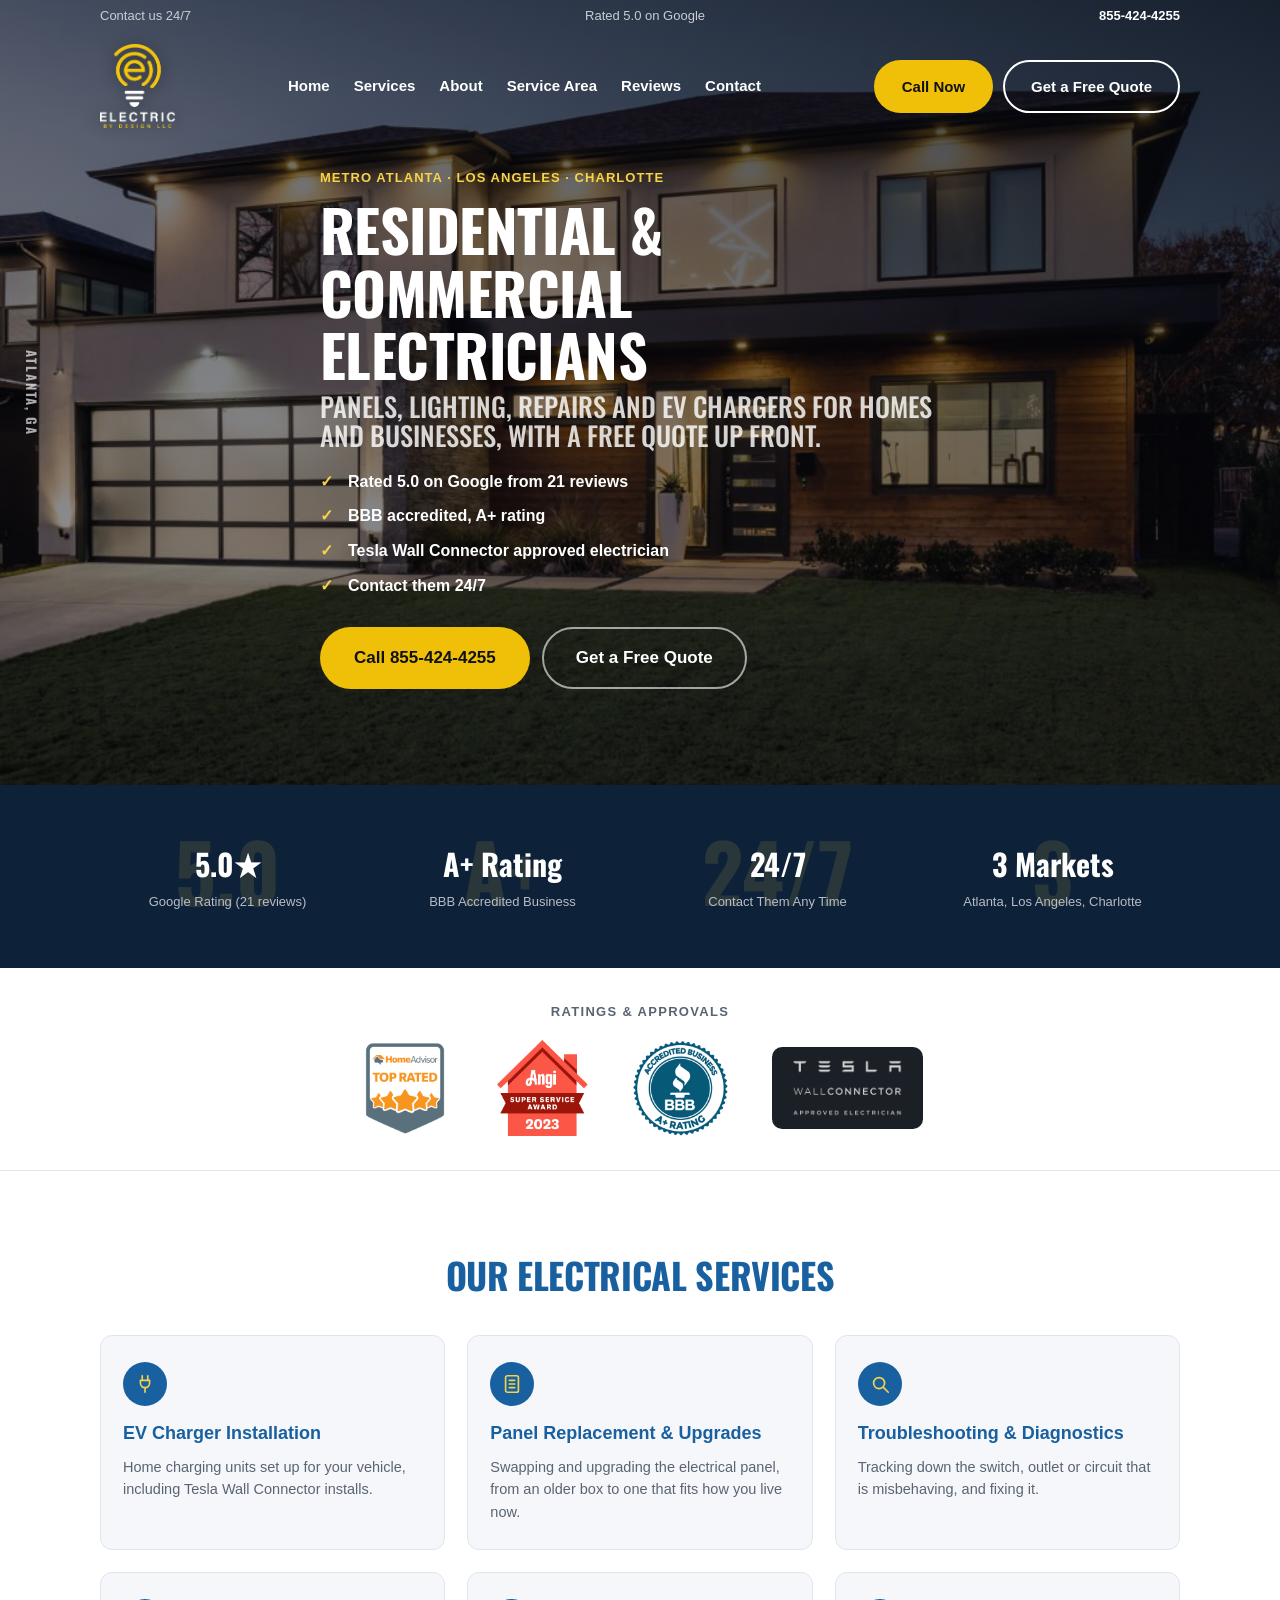
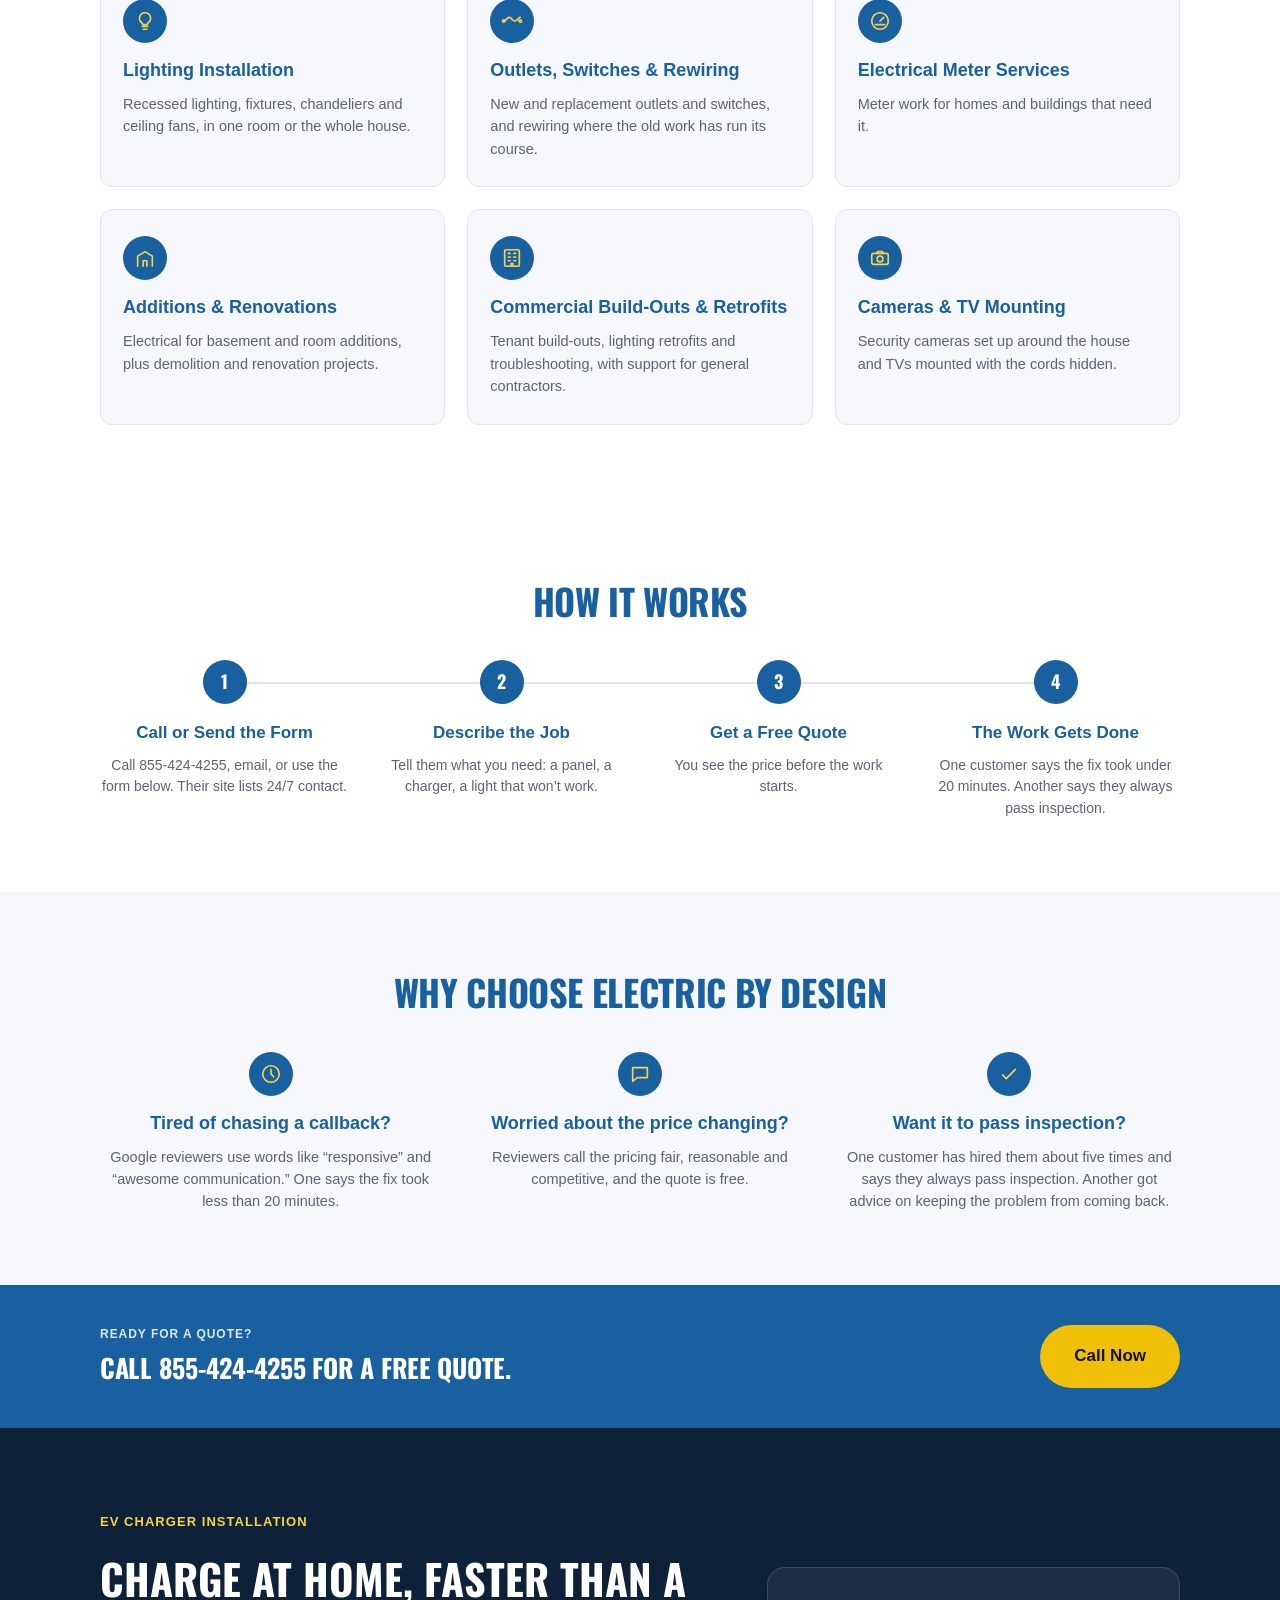
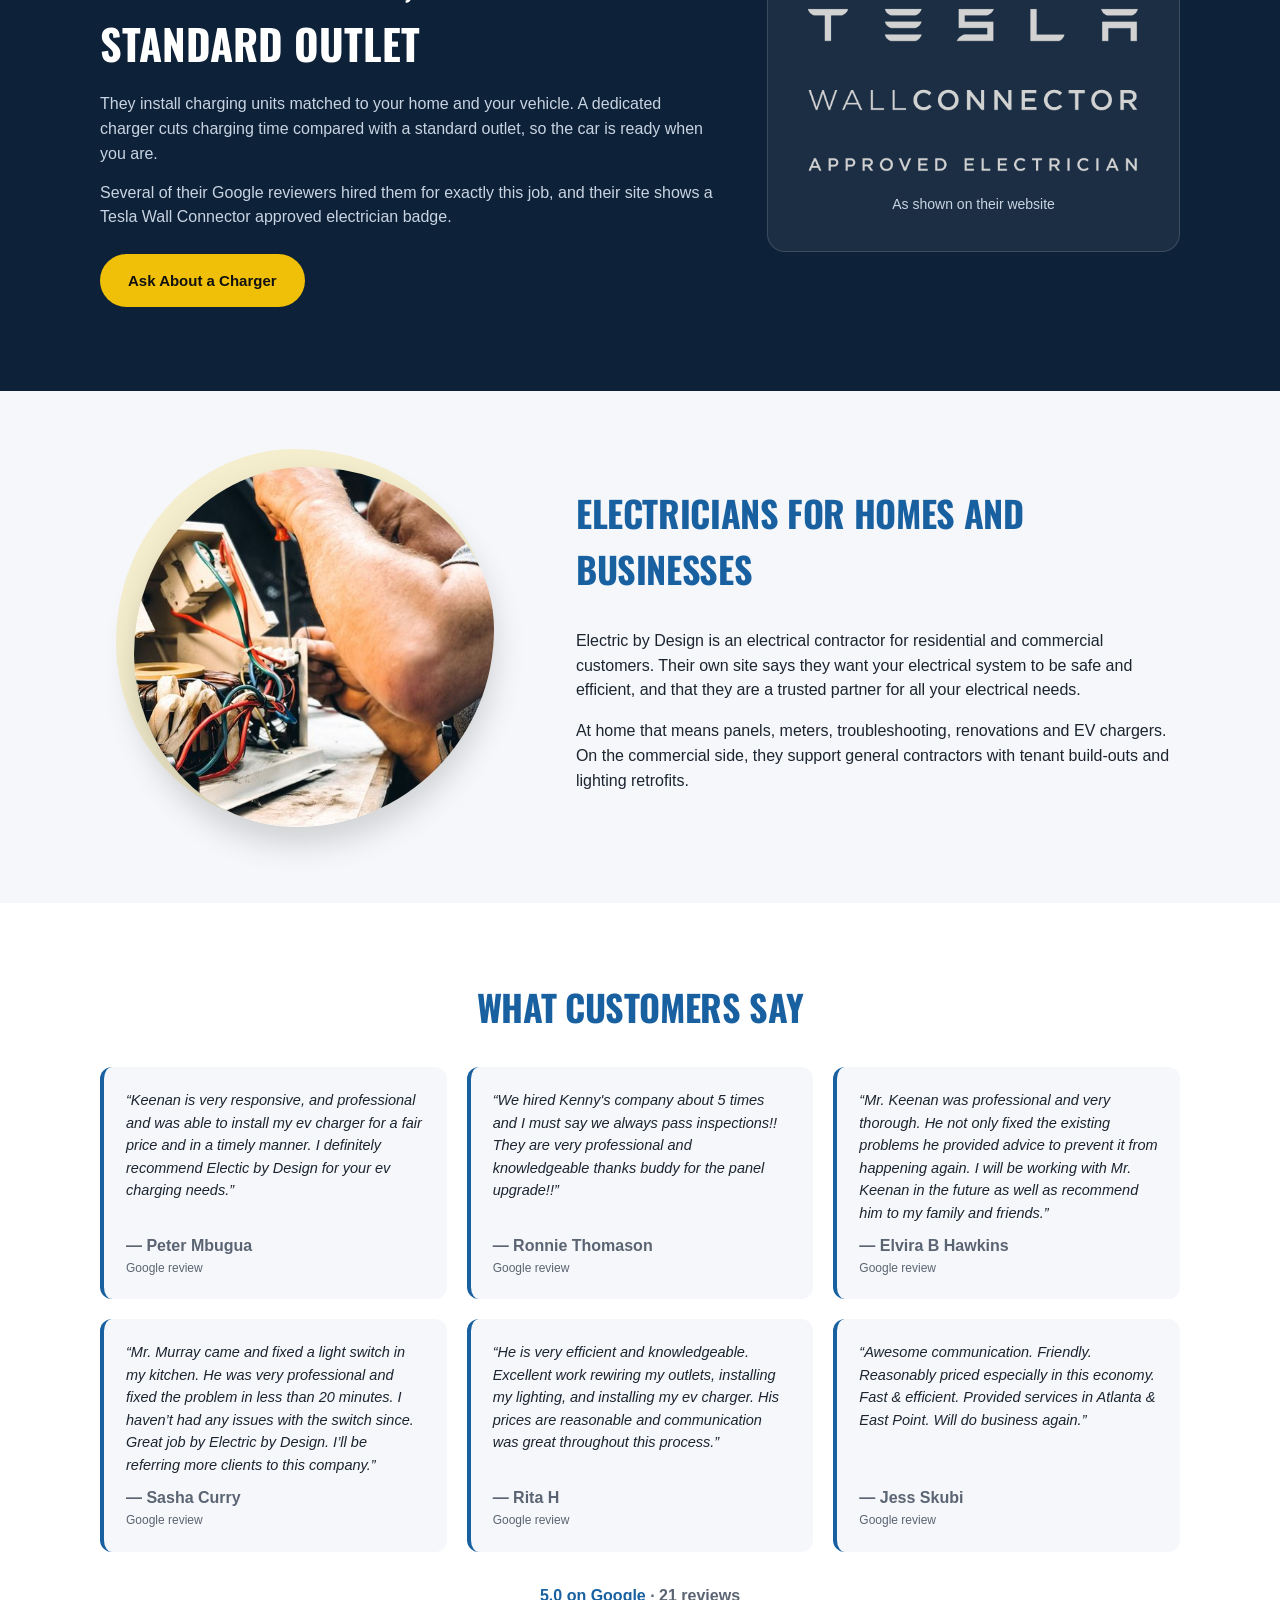
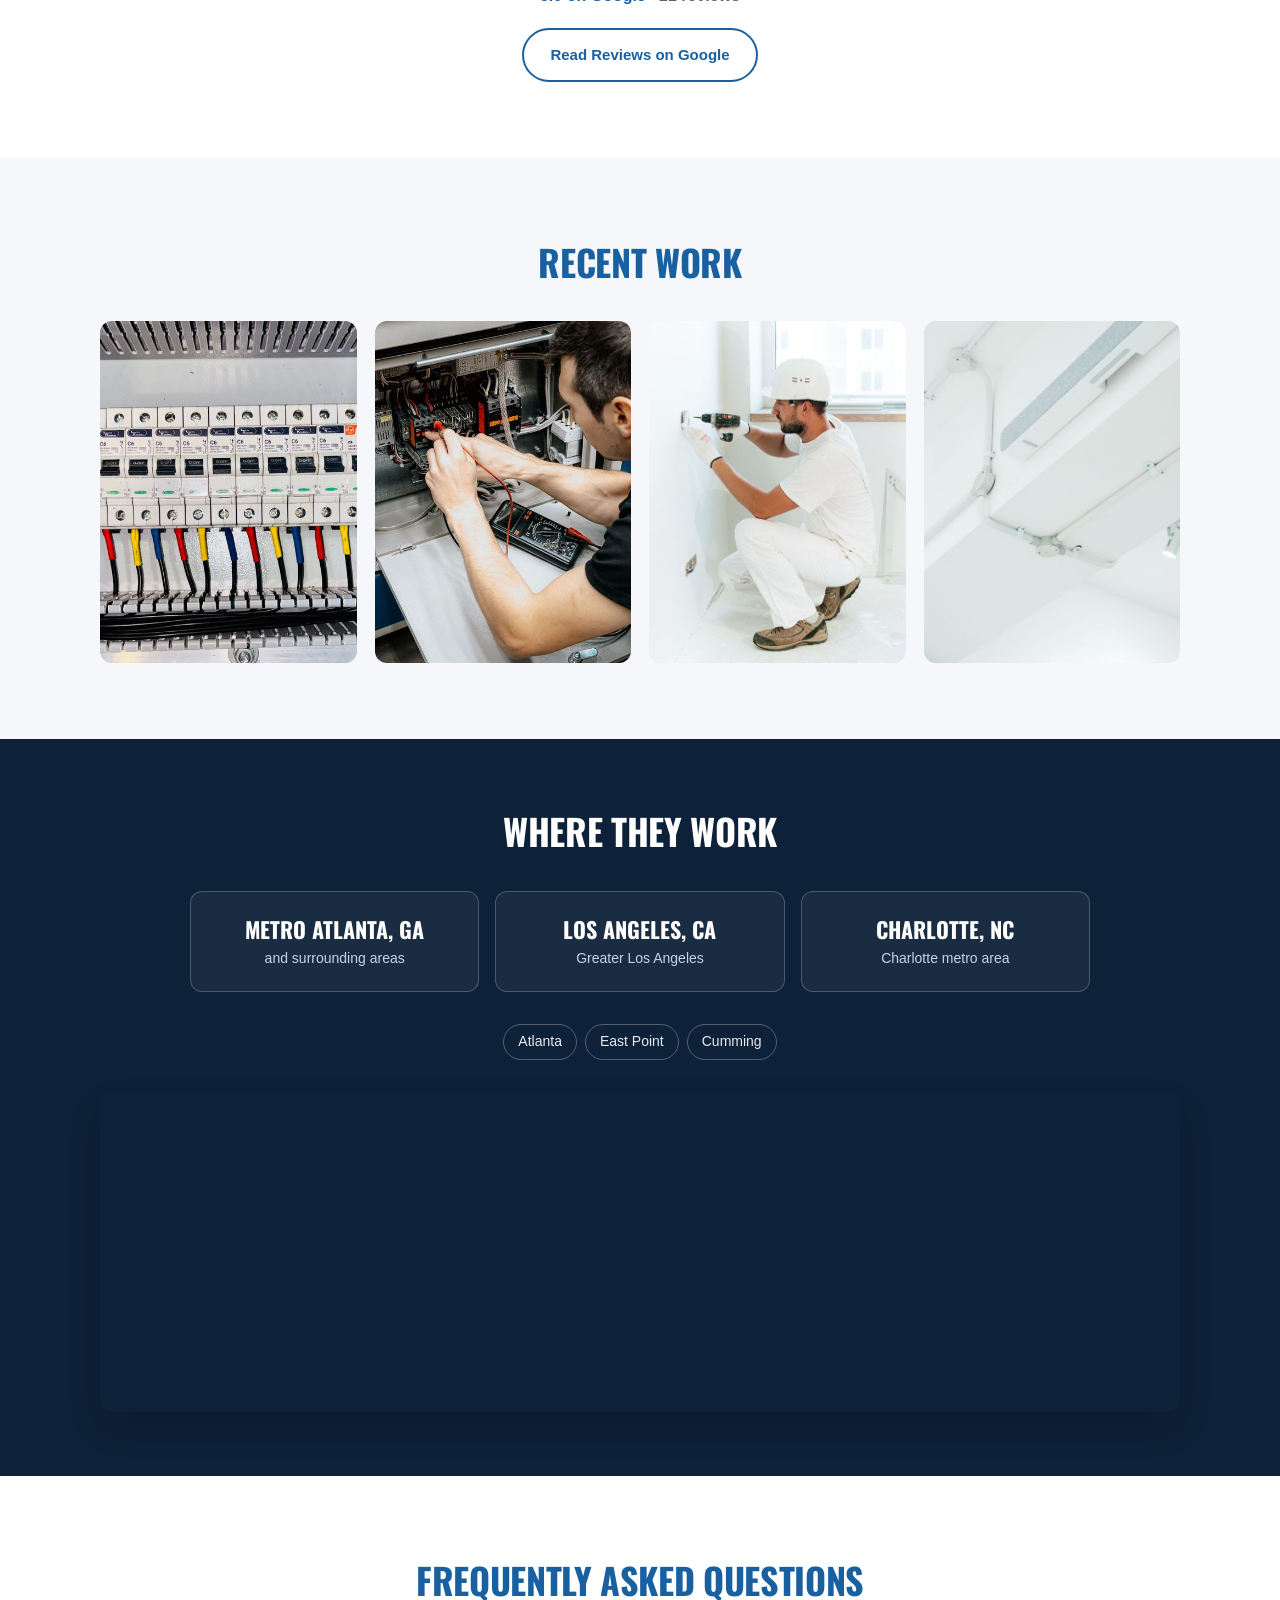
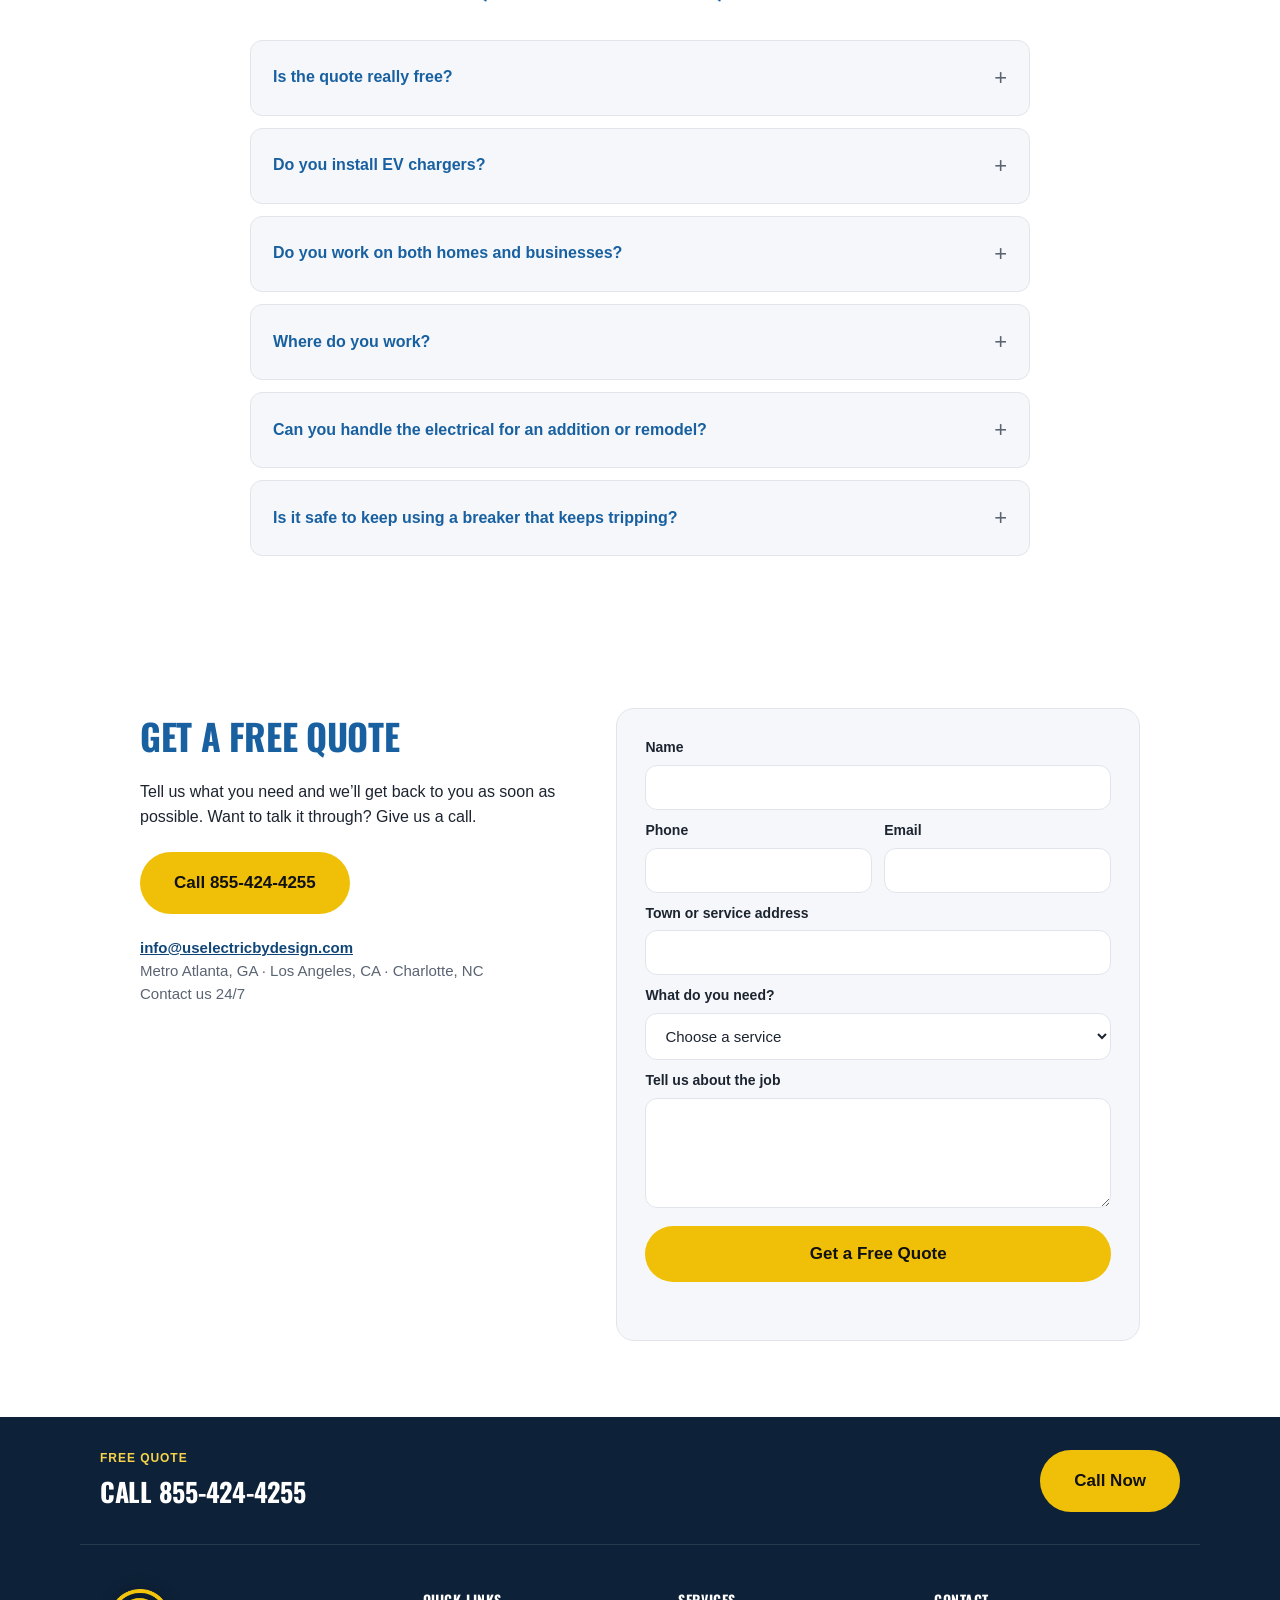
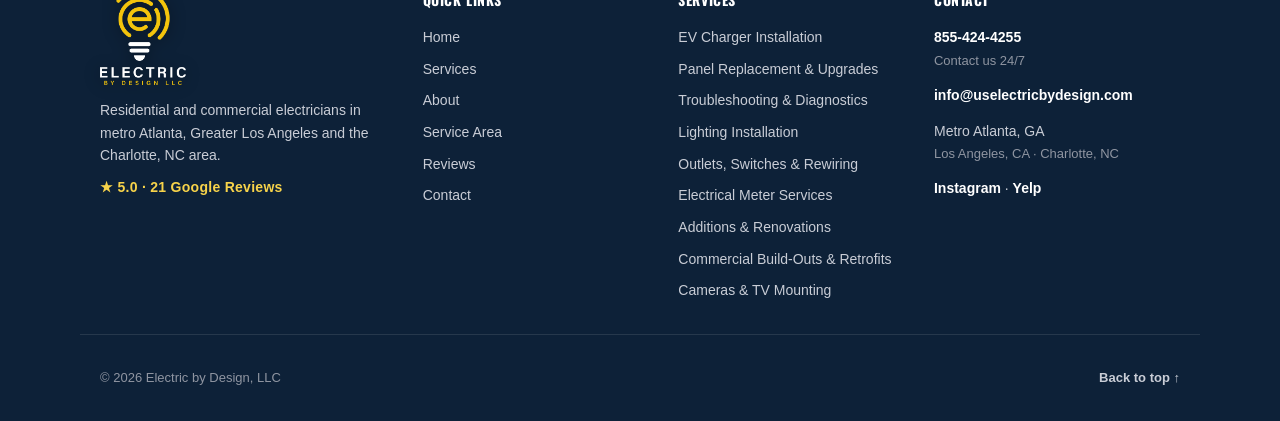
==== index.html @ d5a4cba1 "Add Electric by Design homepage Free homepage rebuild for Electric by Design, LLC (Atlanta, GA).  Co" ====
<!DOCTYPE html>
<html lang="en">
<head>
<meta charset="UTF-8">
<meta name="viewport" content="width=device-width, initial-scale=1.0">
<title>Atlanta Electrician | Electric by Design</title>
<meta name="description" content="Panel upgrades, lighting, repairs and EV chargers for Atlanta homes and businesses. Rated 5.0 on Google. Call 855-424-4255 for a free quote.">
<meta name="robots" content="index, follow">
<meta property="og:type" content="website">
<meta property="og:site_name" content="Electric by Design">
<meta property="og:title" content="Atlanta Electrician | Electric by Design">
<meta property="og:description" content="Residential and commercial electricians in metro Atlanta, Los Angeles and Charlotte. Rated 5.0 on Google. Call 855-424-4255.">
<meta property="og:locale" content="en_US">
<meta name="twitter:card" content="summary_large_image">
<meta name="twitter:title" content="Atlanta Electrician | Electric by Design">
<meta name="twitter:description" content="Residential and commercial electricians in metro Atlanta, Los Angeles and Charlotte. Rated 5.0 on Google.">
<!-- TODO before launch: add <link rel="canonical">, og:url, and og:image / twitter:image
     (needs a real domain and a hosted image; a data: URI won't work for social scrapers). -->
<script type="application/ld+json">
{
  "@context": "https://schema.org",
  "@type": "Electrician",
  "name": "Electric by Design, LLC",
  "telephone": "+1-855-424-4255",
  "email": "info@uselectricbydesign.com",
  "aggregateRating": { "@type": "AggregateRating", "ratingValue": "5.0", "reviewCount": "21", "bestRating": "5" },
  "review": [
    {"@type": "Review", "author": {"@type": "Person", "name": "Peter Mbugua"}, "reviewRating": {"@type": "Rating", "ratingValue": "5", "bestRating": "5"}, "reviewBody": "Keenan is very responsive, and professional and was able to install my ev charger for a fair price and in a timely manner. I definitely recommend Electic by Design for your ev charging needs."},
    {"@type": "Review", "author": {"@type": "Person", "name": "Ronnie Thomason"}, "reviewRating": {"@type": "Rating", "ratingValue": "5", "bestRating": "5"}, "reviewBody": "We hired Kenny's company about 5 times and I must say we always pass inspections!! They are very professional and knowledgeable thanks buddy for the panel upgrade!!"},
    {"@type": "Review", "author": {"@type": "Person", "name": "Elvira B Hawkins"}, "reviewRating": {"@type": "Rating", "ratingValue": "5", "bestRating": "5"}, "reviewBody": "Mr. Keenan was professional and very thorough. He not only fixed the existing problems he provided advice to prevent it from happening again. I will be working with Mr. Keenan in the future as well as recommend him to my family and friends."},
    {"@type": "Review", "author": {"@type": "Person", "name": "Sasha Curry"}, "reviewRating": {"@type": "Rating", "ratingValue": "5", "bestRating": "5"}, "reviewBody": "Mr. Murray came and fixed a light switch in my kitchen. He was very professional and fixed the problem in less than 20 minutes. I haven’t had any issues with the switch since. Great job by Electric by Design. I’ll be referring more clients to this company."},
    {"@type": "Review", "author": {"@type": "Person", "name": "Rita H"}, "reviewRating": {"@type": "Rating", "ratingValue": "5", "bestRating": "5"}, "reviewBody": "He is very efficient and knowledgeable. Excellent work rewiring my outlets, installing my lighting, and installing my ev charger. His prices are reasonable and communication was great throughout this process."},
    {"@type": "Review", "author": {"@type": "Person", "name": "Jess Skubi"}, "reviewRating": {"@type": "Rating", "ratingValue": "5", "bestRating": "5"}, "reviewBody": "Awesome communication. Friendly. Reasonably priced especially in this economy. Fast & efficient. Provided services in Atlanta & East Point. Will do business again."}
  ],
  "address": { "@type": "PostalAddress", "addressLocality": "Atlanta", "addressRegion": "GA", "addressCountry": "US" },
  "openingHoursSpecification": [{ "@type": "OpeningHoursSpecification", "dayOfWeek": ["Monday", "Tuesday", "Wednesday", "Thursday", "Friday", "Saturday", "Sunday"], "opens": "00:00", "closes": "23:59" }],
  "areaServed": [
    { "@type": "City", "name": "Atlanta, GA" },
    { "@type": "City", "name": "Los Angeles, CA" },
    { "@type": "City", "name": "Charlotte, NC" }
  ],
  "sameAs": ["https://www.instagram.com/electricbydesignllc/", "https://www.yelp.com/biz/electric-by-design-atlanta-2"]
}
</script>
<link rel="preconnect" href="https://fonts.googleapis.com">
<link rel="preconnect" href="https://fonts.gstatic.com" crossorigin>
<link rel="preload" as="style" href="https://fonts.googleapis.com/css2?family=Oswald:wght@500;700&display=swap">
<link rel="stylesheet" href="https://fonts.googleapis.com/css2?family=Oswald:wght@500;700&display=swap" media="print" onload="this.media='all'">
<noscript><link rel="stylesheet" href="https://fonts.googleapis.com/css2?family=Oswald:wght@500;700&display=swap"></noscript>
<style>
/* ============ Design tokens ============
   Swap these per-business. Pull the primary/accent from the business's real
   logo/brand if they have one — sample the actual pixel colors (PIL/Pillow)
   rather than eyeballing a hex value, it's consistently more accurate.
   Otherwise this navy/amber pairing reads as "trades/trust" without looking
   like a template. Keep it to ONE dominant accent color doing all the
   CTA/heading work; a second brand color (if any) should stay a sparing
   accent (underlines, stat ghost numerals) rather than a second competing
   button color. Dark sections use a near-black ink rather than a second
   brand color — see "Modern visual design patterns" in references/patterns.md. */
:root {
  --color-primary: #1860a0;      /* logo blue, sampled from the logo pixels (24,96,160) */
  --color-primary-dark: #0f4577;
  --color-ink: #0d2138;          /* deep navy derived from the logo blue, for full-bleed bands */
  --color-accent: #f0c008;       /* logo yellow, sampled from the logo pixels (240,192,8) */
  --color-accent-dark: #c79f00;
  --color-accent-text: #f7d34a;  /* lighter yellow for small text/icons on dark bands */
  --color-text: #1c2430;
  --color-text-muted: #5b6472;
  --color-bg: #ffffff;
  --color-bg-alt: #f5f7fa;
  --color-border: #e1e5eb;
  --font-body: -apple-system, BlinkMacSystemFont, "Segoe UI", Roboto, Helvetica, Arial, sans-serif;
  --font-heading: "Oswald", var(--font-body);
  --radius: 12px;
  --radius-pill: 999px;
  --shadow: 0 2px 10px rgba(0,0,0,.08);
  --shadow-lift: 0 16px 32px rgba(0,0,0,.16);
}

* { box-sizing: border-box; }
html { scroll-behavior: smooth; }
body {
  margin: 0;
  font-family: var(--font-body);
  color: var(--color-text);
  background: var(--color-bg);
  line-height: 1.55;
}
img { max-width: 100%; display: block; }
a { color: inherit; }
.wrap { max-width: 1120px; margin: 0 auto; padding: 0 20px; }

.skip-link {
  position: absolute; left: -999px; top: 0; background: #fff; color: #000;
  padding: 10px 16px; z-index: 100;
}
.skip-link:focus { left: 10px; top: 10px; }

/* Scroll-reveal: opacity + slight rise, disabled outright for reduced-motion.
   Motion is decoration only — never applied to phone numbers or CTAs. */
.reveal { opacity: 0; transform: translateY(16px); transition: opacity .5s ease, transform .5s ease; }
.reveal.is-visible { opacity: 1; transform: translateY(0); }
@media (prefers-reduced-motion: reduce) {
  .reveal { opacity: 1; transform: none; transition: none; }
}

/* ============ Buttons ============ */
.btn {
  display: inline-block;
  padding: 13px 26px;
  border-radius: var(--radius-pill);
  font-weight: 600;
  text-decoration: none;
  border: 2px solid transparent;
  cursor: pointer;
  font-size: 15px;
  transition: background .15s ease, color .15s ease, border-color .15s ease, transform .15s ease;
}
.btn-primary { background: var(--color-primary); color: #fff; }
.btn-primary:hover { background: var(--color-primary-dark); }
.btn-outline { background: transparent; border-color: currentColor; }
.btn-outline:hover { background: rgba(0,0,0,.05); }
.btn-lg { padding: 16px 32px; font-size: 17px; }

/* ============ Header (transparent over the full-bleed hero photo, solid once scrolled) ============
   position: absolute at rest — NOT sticky — so the hero photo starts at true y=0 behind it;
   .is-scrolled (toggled in the footer script as soon as scrollY > 12) switches it to fixed with
   a solid background, which is normal sticky-header behavior for the rest of the page. */
.site-header { position: absolute; top: 0; left: 0; right: 0; z-index: 50; }
.site-header.is-scrolled { position: fixed; }

/* Once the header is fixed (scrolled), a bare anchor jump (skip-link, back-to-top, the footer's
   real #services link) lands the target flush with the viewport's true top — right where the
   fixed header now sits, burying the section's own heading under it. scroll-margin-top offsets
   the landing spot by the scrolled header's real height (measured: ~98px desktop, ~53px under
   the 640px breakpoint where the topbar is already hidden) plus a little breathing room. */
#main, #services, #about, #reviews, #service-area, #contact { scroll-margin-top: 112px; }
@media (max-width: 640px) {
  #main, #services, #about, #reviews, #service-area, #contact { scroll-margin-top: 66px; }
}

.topbar {
  background: transparent;
  color: #c9cdd6;
  font-size: 13px;
  transition: background .3s ease;
}
.site-header.is-scrolled .topbar { background: var(--color-ink); }
.topbar-inner {
  display: flex; flex-wrap: wrap; gap: 8px 20px;
  justify-content: space-between; align-items: center;
  padding: 6px 20px;
}
.topbar-phone { color: #fff; font-weight: 700; text-decoration: none; }
/* The topbar is sticky-header chrome that eats a disproportionate chunk of a
   phone viewport on every scroll position. The phone number is already a
   persistent nav button and a persistent bottom bar on mobile, so the topbar
   (hours + address) is redundant below this width — drop it to give content
   the room back. */
@media (max-width: 640px) {
  .topbar { display: none; }
}

.main-nav {
  display: flex; align-items: center; justify-content: space-between;
  gap: 16px; padding: 12px 20px;
  background: transparent;
  border-bottom: 1px solid transparent;
  transition: padding .2s ease, box-shadow .2s ease, background .3s ease, border-color .3s ease, backdrop-filter .3s ease;
}
.site-header.is-scrolled .main-nav {
  padding: 6px 20px; box-shadow: var(--shadow);
  background: rgba(255,255,255,.9);
  backdrop-filter: saturate(180%) blur(8px);
  border-bottom-color: var(--color-border);
}
.logo { display: flex; align-items: center; gap: 10px; text-decoration: none; }
.logo-badge {
  width: 60px; height: 60px; border-radius: 50%; overflow: hidden;
  position: relative; flex-shrink: 0; background: #fff;
  box-shadow: inset 0 0 0 1px var(--color-border);
  transition: width .2s ease, height .2s ease;
}
.site-header.is-scrolled .logo-badge { width: 46px; height: 46px; }
.logo-badge img { width: 100%; height: 100%; object-fit: cover; }
.logo-text {
  font-family: var(--font-heading); font-size: 22px; font-weight: 700;
  color: var(--color-primary); letter-spacing: -0.01em; text-transform: uppercase;
}
.nav-links { list-style: none; display: flex; gap: 24px; margin: 0; padding: 0; }
.nav-links a { text-decoration: none; font-weight: 600; font-size: 15px; color: #fff; transition: color .3s ease; }
.site-header.is-scrolled .nav-links a { color: var(--color-text); }
.nav-links a:hover { color: var(--color-accent-text); }
.site-header.is-scrolled .nav-links a:hover { color: var(--color-primary); }
.nav-ctas { display: flex; gap: 10px; }
.nav-ctas .btn-outline { border-color: #fff; color: #fff; transition: color .3s ease, border-color .3s ease; }
.site-header.is-scrolled .nav-ctas .btn-outline { border-color: var(--color-primary); color: var(--color-primary); }

/* Hamburger toggle — hidden on desktop, shown under the mobile breakpoint */
.menu-toggle {
  display: none; flex-direction: column; justify-content: center; align-items: center;
  gap: 5px; width: 40px; height: 40px; padding: 8px; margin: 0;
  background: transparent; border: none; cursor: pointer; flex-shrink: 0;
}
.menu-toggle span {
  display: block; width: 100%; height: 2px; background: #fff;
  border-radius: 2px; transition: transform .2s ease, opacity .2s ease, background .3s ease;
}
.site-header.is-scrolled .menu-toggle span { background: var(--color-primary); }
.menu-toggle[aria-expanded="true"] span:nth-child(1) { transform: translateY(7px) rotate(45deg); }
.menu-toggle[aria-expanded="true"] span:nth-child(2) { opacity: 0; }
.menu-toggle[aria-expanded="true"] span:nth-child(3) { transform: translateY(-7px) rotate(-45deg); }

/* Mobile dropdown menu — holds the nav links AND the Call/Estimate buttons on
   mobile, since there's no room for them in the header bar itself. Anchored
   under the header as a floating panel so it overlays the page instead of
   pushing content down. */
.mobile-menu {
  display: none;
  position: absolute; top: 100%; left: 0; right: 0;
  background: #fff; border-bottom: 1px solid var(--color-border);
  box-shadow: var(--shadow-lift);
  padding: 8px 20px 24px;
}
.mobile-menu.is-open { display: block; }
.mobile-menu-links { list-style: none; margin: 0; padding: 0; display: grid; }
.mobile-menu-links a {
  display: block; padding: 14px 2px; font-weight: 600; font-size: 16px;
  text-decoration: none; color: var(--color-text); border-bottom: 1px solid var(--color-border);
}
.mobile-menu-ctas { display: grid; gap: 10px; margin-top: 16px; }
.mobile-menu-ctas .btn { text-align: center; width: 100%; }
.mobile-menu-ctas .btn-outline { border-color: var(--color-primary); color: var(--color-primary); }

@media (max-width: 860px) {
  .nav-links { display: none; }  /* desktop inline nav — replaced by the mobile menu below */
  .nav-ctas { display: none; }   /* header buttons — moved into the mobile menu, not the header bar */
  .menu-toggle { display: flex; }
  .main-nav { position: relative; flex-wrap: nowrap; }
}
@media (min-width: 861px) {
  .mobile-menu { display: none !important; }
}

/* ============ Hero (premium/editorial tier — full-bleed photo, not boxed) ============
   Photo fills the section edge-to-edge with a dark gradient overlay for legibility; copy sits
   on top in a single column. Pairs with the transparent-over-photo header below: the header is
   taken out of flow (position: absolute) so the hero starts at true y=0 behind it, then swaps
   to position: fixed with a solid background once .is-scrolled is set (see site-header rules) —
   position: sticky does NOT work for this, it still reserves its own flow space. */
.hero {
  position: relative; min-height: 86vh; display: flex; align-items: center;
  overflow: hidden; background: var(--color-ink); color: #fff;
}
.hero-bg-photo {
  position: absolute; inset: 0; width: 100%; height: 100%; object-fit: cover; z-index: 0;
}
.hero::before {
  content: ""; position: absolute; inset: 0; z-index: 1; pointer-events: none;
  background: linear-gradient(200deg, rgba(6,8,14,.82) 0%, rgba(6,8,14,.55) 45%, rgba(6,8,14,.4) 100%);
}
.hero-inner {
  position: relative; z-index: 2;
  /* Longhand only — a shorthand `padding: Xpx 0 Ypx` here would silently wipe the horizontal
     padding .wrap already supplies (documented pitfall; verified with getComputedStyle below). */
  padding-top: 168px; padding-bottom: 96px;
}
.hero-copy { max-width: 640px; }
.eyebrow {
  text-transform: uppercase; letter-spacing: .08em; font-size: 13px;
  font-weight: 700; color: var(--color-accent-text); margin: 0 0 10px;
}
.hero h1 {
  font-family: var(--font-heading); font-size: clamp(34px, 5.2vw, 58px);
  line-height: 1.08; margin: 0 0 20px; color: #fff;
  text-transform: uppercase; letter-spacing: -0.01em;
}
.hero h1 .h1-sub {
  display: block; font-size: 0.46em; letter-spacing: 0;
  color: rgba(255,255,255,.82); font-weight: 500; margin-top: 6px;
}
.trust-bullets { list-style: none; margin: 0 0 28px; padding: 0; display: grid; gap: 10px; }
.trust-bullets li { font-weight: 600; padding-left: 28px; position: relative; }
.trust-bullets li::before {
  content: "✓"; position: absolute; left: 0; color: var(--color-accent-text); font-weight: 800;
}
.hero-ctas { display: flex; gap: 12px; flex-wrap: wrap; }

/* Rotated vertical edge label — a near-zero-cost editorial detail (see "Premium/editorial
   design tier" in references/patterns.md). Hidden on narrow phones where there's no room. */
.hero-edge-label {
  position: absolute; left: 22px; top: 50%; transform: translateY(-50%);
  writing-mode: vertical-rl; text-orientation: mixed;
  color: rgba(255,255,255,.65); font-family: var(--font-heading); font-weight: 700;
  letter-spacing: .14em; font-size: 13px; text-transform: uppercase; z-index: 2;
}
@media (max-width: 700px) { .hero-edge-label { display: none; } }

.photo-placeholder {
  background: repeating-linear-gradient(45deg, #dde3ec, #dde3ec 12px, #eef1f6 12px, #eef1f6 24px);
  border: 2px dashed #b7c0cf;
  border-radius: var(--radius);
  min-height: 280px;
  display: flex; align-items: center; justify-content: center;
  color: #5b6472; font-weight: 700; text-align: center; padding: 20px;
}

@media (max-width: 700px) {
  .hero { min-height: 78vh; }
}

/* ============ Trust stats bar (ghost-numeral treatment) ============
   data-ghost repeats the stat value as a huge, low-opacity watermark behind
   it — the single highest-payoff visual device found in the modern-design
   research. font-size uses clamp(), not a fixed px — a fixed size overflows
   into the neighboring column on narrow phones. */
.stats-bar { background: var(--color-ink); color: #fff; padding: 44px 0; }
.stats-grid {
  display: grid; grid-template-columns: repeat(4, 1fr); gap: 20px; text-align: center;
}
.stat { position: relative; padding: 12px 8px; overflow: hidden; }
.stat::before {
  content: attr(data-ghost);
  position: absolute; top: 50%; left: 50%; transform: translate(-50%, -55%);
  font-family: var(--font-heading); font-size: clamp(36px, 12vw, 80px); font-weight: 700;
  color: var(--color-accent-text); opacity: .12; white-space: nowrap; z-index: 0;
  pointer-events: none;
}
.stat-value { position: relative; z-index: 1; display: block; font-family: var(--font-heading); font-size: 30px; font-weight: 700; }
.stat-label { position: relative; z-index: 1; display: block; font-size: 13px; color: #b7bcc6; margin-top: 4px; }
@media (max-width: 700px) { .stats-grid { grid-template-columns: repeat(2, 1fr); } }

/* ============ Services ============ */
.services { padding: 76px 0; }
.services h2, .about h2, .testimonials h2, .service-area h2, .guarantee h2, .contact h2,
.process h2, .why-us h2, .gallery h2, .faq h2 {
  font-family: var(--font-heading); text-transform: uppercase; letter-spacing: -0.01em;
  font-size: clamp(26px, 3.4vw, 36px); color: var(--color-primary); margin: 0 0 32px; text-align: center;
}
.service-area h2 { color: #fff; }
.services-grid { display: grid; grid-template-columns: repeat(3, 1fr); gap: 22px; }
.service-card {
  background: var(--color-bg-alt); border-radius: var(--radius); padding: 26px 22px;
  border: 1px solid var(--color-border);
  transition: transform .2s ease, box-shadow .2s ease, border-color .2s ease;
}
.service-card:hover { transform: translateY(-6px); box-shadow: var(--shadow-lift); border-color: transparent; }
.service-icon {
  width: 44px; height: 44px; border-radius: 50%; background: var(--color-primary);
  display: flex; align-items: center; justify-content: center; margin-bottom: 14px;
}
.service-icon svg { width: 22px; height: 22px; stroke: #fff; fill: none; }
.service-card h3 { margin: 0 0 8px; color: var(--color-primary); font-size: 18px; }
.service-card p { margin: 0; color: var(--color-text-muted); font-size: 14.5px; }
@media (max-width: 860px) { .services-grid { grid-template-columns: repeat(2, 1fr); } }
@media (max-width: 560px) { .services-grid { grid-template-columns: 1fr; } }

/* ============ How It Works (process steps) ============ */
.process { padding: 72px 0; background: var(--color-bg); }
.process-grid { display: grid; grid-template-columns: repeat(4, 1fr); gap: 28px; position: relative; }
.process-grid::before {
  content: ""; position: absolute; top: 22px; left: 12.5%; right: 12.5%; height: 2px;
  background: var(--color-border); z-index: 0;
}
.process-step { position: relative; z-index: 1; text-align: center; }
.process-num {
  display: flex; align-items: center; justify-content: center; margin: 0 auto 16px;
  width: 44px; height: 44px; border-radius: 50%; background: var(--color-primary);
  color: #fff; font-family: var(--font-heading); font-weight: 700; font-size: 18px;
}
.process-step h3 { margin: 0 0 8px; color: var(--color-primary); font-size: 17px; }
.process-step p { margin: 0; color: var(--color-text-muted); font-size: 14px; }
@media (max-width: 860px) {
  .process-grid { grid-template-columns: 1fr 1fr; gap: 32px 20px; }
  .process-grid::before { display: none; }
}
@media (max-width: 480px) { .process-grid { grid-template-columns: 1fr; } }

/* ============ Why Choose Us ============ */
.why-us { padding: 72px 0; background: var(--color-bg-alt); }
.why-us-grid { display: grid; grid-template-columns: repeat(3, 1fr); gap: 28px; }
.why-us-item { text-align: center; }
.why-us-item .service-icon { margin: 0 auto 14px; }
.why-us-item h3 { margin: 0 0 8px; color: var(--color-primary); font-size: 18px; }
.why-us-item p { margin: 0; color: var(--color-text-muted); font-size: 14.5px; }
@media (max-width: 700px) { .why-us-grid { grid-template-columns: 1fr; gap: 32px; } }

/* ============ Mid-page CTA banner ============ */
.cta-banner { background: var(--color-primary); padding: 40px 0; }
.cta-banner-inner {
  display: flex; align-items: center; justify-content: space-between; gap: 20px; flex-wrap: wrap;
}
.cta-banner-eyebrow {
  margin: 0 0 4px; text-transform: uppercase; letter-spacing: .08em; font-size: 12px;
  font-weight: 700; color: rgba(255,255,255,.75);
}
.cta-banner h3 {
  margin: 0; font-family: var(--font-heading); text-transform: uppercase;
  font-size: clamp(19px, 2.4vw, 26px); color: #fff; letter-spacing: -0.01em;
}
.cta-banner .btn-primary { background: #fff; color: var(--color-primary); }
.cta-banner .btn-primary:hover { background: var(--color-bg-alt); }
@media (max-width: 560px) { .cta-banner-inner { flex-direction: column; text-align: center; } }

/* ============ About (blob-crop photo) ============
   A shaped (circle/blob) crop is the best fix for a stock or otherwise
   imperfect photo looking like an obvious placeholder rather than a
   deliberate design choice. */
.about { background: var(--color-bg-alt); padding: 76px 0; }
.about-inner { display: grid; grid-template-columns: .85fr 1.2fr; gap: 48px; align-items: center; }
.about-copy h2 { text-align: left; }
.about-media { position: relative; aspect-ratio: 1 / 1; max-width: 360px; margin: 0 auto; }
.about-media::before {
  content: ""; position: absolute; inset: -18px 6px 6px -18px;
  background: var(--color-accent); opacity: .18; border-radius: 48% 52% 55% 45% / 52% 45% 55% 48%;
  z-index: 0;
}
.about-media img.stock-photo {
  position: relative; z-index: 1; width: 100%; height: 100%; object-fit: cover;
  border-radius: 48% 52% 55% 45% / 52% 45% 55% 48%;
  box-shadow: var(--shadow-lift);
}
@media (max-width: 860px) { .about-inner { grid-template-columns: 1fr; } }

/* ============ Testimonials ============ */
.testimonials { padding: 76px 0; text-align: center; background: var(--color-bg); }
.testimonial-grid { display: grid; grid-template-columns: repeat(3, 1fr); gap: 20px; margin-bottom: 32px; text-align: left; }
.testimonial {
  margin: 0; background: var(--color-bg-alt); border-left: 4px solid var(--color-primary);
  padding: 22px; border-radius: var(--radius); display: flex; flex-direction: column;
  transition: transform .2s ease, box-shadow .2s ease;
}
.testimonial:hover { transform: translateY(-6px); box-shadow: var(--shadow-lift); }
.testimonial p { margin: 0 0 10px; font-style: italic; font-size: 14.5px; }
.testimonial cite { font-weight: 700; font-style: normal; color: var(--color-text-muted); margin-top: auto; }
@media (max-width: 900px) { .testimonial-grid { grid-template-columns: 1fr 1fr; } }
@media (max-width: 620px) { .testimonial-grid { grid-template-columns: 1fr; } }

/* ============ Recent Work gallery ============ */
.gallery { padding: 76px 0; background: var(--color-bg-alt); }
.gallery-grid { display: grid; grid-template-columns: repeat(4, 1fr); gap: 18px; }
/* .gallery-item is a real <button> (so it's keyboard/screen-reader operable), reset to look
   like the plain photo tile it replaces. */
.gallery-item {
  min-height: 0; aspect-ratio: 1 / 1; padding: 0; font-size: 13px;
  border: none; background: none; cursor: pointer; border-radius: var(--radius);
  display: block; width: 100%;
}
.gallery-item.photo-placeholder { padding: 12px; border-radius: var(--radius); }
img.stock-photo.gallery-photo {
  width: 100%; height: 100%; aspect-ratio: 1 / 1; object-fit: cover; border-radius: var(--radius);
  transition: transform .3s ease, box-shadow .3s ease;
}
.gallery-item:hover img.stock-photo.gallery-photo { transform: translateY(-4px); box-shadow: var(--shadow-lift); }
@media (max-width: 860px) { .gallery-grid { grid-template-columns: repeat(2, 1fr); } }

/* ============ Gallery lightbox ============
   Plain JS, zero dependencies. Focus moves to the close button on open and is trapped inside
   the dialog until closed; Escape closes and returns focus to the thumbnail that opened it. */
.lightbox {
  position: fixed; inset: 0; z-index: 200;
  display: flex; align-items: center; justify-content: center;
}
.lightbox[hidden] { display: none; }
.lightbox-backdrop { position: absolute; inset: 0; background: rgba(6,8,14,.9); }
.lightbox-content {
  position: relative; z-index: 1; max-width: min(900px, 92vw); max-height: 88vh;
  display: flex; flex-direction: column; align-items: center; gap: 12px;
}
.lightbox-img {
  max-width: 100%; max-height: 72vh; width: auto; height: auto;
  border-radius: var(--radius); box-shadow: var(--shadow-lift); display: block;
}
.lightbox-caption { color: #e7e9ee; font-size: 14px; text-align: center; margin: 0; max-width: 640px; }
.lightbox-close {
  position: absolute; top: -44px; right: 0; background: none; border: none; color: #fff;
  font-size: 32px; line-height: 1; cursor: pointer; padding: 4px 8px;
}
.lightbox-nav {
  position: absolute; top: 50%; transform: translateY(-50%);
  background: rgba(255,255,255,.12); border: none; color: #fff; width: 44px; height: 44px;
  border-radius: 50%; font-size: 26px; line-height: 1; cursor: pointer;
}
.lightbox-nav:hover { background: rgba(255,255,255,.24); }
.lightbox-prev { left: -56px; }
.lightbox-next { right: -56px; }
@media (max-width: 700px) {
  .lightbox-prev { left: 6px; }
  .lightbox-next { right: 6px; }
  .lightbox-close { top: -40px; }
}

/* ============ Service area (dark ink band) ============ */
.service-area { background: var(--color-ink); color: #fff; padding: 64px 0; text-align: center; }
.service-area-list { color: #c9cdd6; max-width: 760px; margin: 0 auto 28px; }
.map-embed { border-radius: var(--radius); overflow: hidden; box-shadow: var(--shadow-lift); }
.map-embed iframe { width: 100%; height: 320px; border: 0; display: block; filter: grayscale(.15); }

/* ============ FAQ (native details/summary accordion, zero JS) ============ */
.faq { padding: 76px 0; background: var(--color-bg); }
.faq-list { max-width: 780px; margin: 0 auto; display: grid; gap: 12px; }
.faq-item {
  background: var(--color-bg-alt); border: 1px solid var(--color-border); border-radius: var(--radius);
  padding: 4px 22px;
}
.faq-item summary {
  padding: 16px 0; font-weight: 700; color: var(--color-primary); cursor: pointer;
  list-style: none; display: flex; align-items: center; justify-content: space-between; gap: 16px;
}
.faq-item summary::-webkit-details-marker { display: none; }
.faq-item summary::after {
  content: "+"; font-size: 22px; font-weight: 400; color: var(--color-text-muted);
  flex-shrink: 0; transition: transform .2s ease;
}
.faq-item[open] summary::after { transform: rotate(45deg); }
.faq-item p { margin: 0 0 18px; color: var(--color-text-muted); font-size: 14.5px; }

/* ============ Guarantee ============ */
.guarantee { padding: 64px 0; text-align: center; background: var(--color-bg-alt); }
.guarantee-inner { max-width: 720px; margin: 0 auto; }
.guarantee blockquote { margin: 16px 0; font-style: italic; color: var(--color-text-muted); border-left: 3px solid var(--color-accent); padding-left: 16px; text-align: left; display: inline-block; }

/* ============ Contact ============ */
.contact { background: var(--color-bg); padding: 76px 0; text-align: center; }
.contact-inner { max-width: 520px; margin: 0 auto; }
.contact-inner .btn { margin-top: 22px; }
.contact-divider {
  margin: 22px 0 0; font-size: 13px; color: var(--color-text-muted);
  display: flex; align-items: center; gap: 12px;
}
.contact-divider::before, .contact-divider::after { content: ""; flex: 1; height: 1px; background: var(--color-border); }
.contact-form { display: grid; gap: 12px; margin-top: 20px; text-align: left; }
.contact-form input, .contact-form textarea {
  padding: 13px 15px; border: 1px solid var(--color-border); border-radius: var(--radius);
  font-family: inherit; font-size: 15px;
}
.contact-form textarea { min-height: 100px; resize: vertical; }

/* ============ Footer ============
   Not a bare 3-line block: a CTA band, a 4-column grid, a bottom bar. */
.site-footer { background: var(--color-ink); color: #c9cdd6; font-size: 14px; }

.footer-cta {
  display: flex; align-items: center; justify-content: space-between; gap: 20px;
  flex-wrap: wrap; padding-top: 32px; padding-bottom: 32px;
  border-bottom: 1px solid rgba(255,255,255,.1);
}
.footer-cta-eyebrow {
  margin: 0 0 4px; text-transform: uppercase; letter-spacing: .08em; font-size: 12px;
  font-weight: 700; color: var(--color-accent-text);
}
.footer-cta h3 {
  margin: 0; font-family: var(--font-heading); text-transform: uppercase;
  font-size: clamp(19px, 2.4vw, 26px); color: #fff; letter-spacing: -0.01em;
}

.footer-grid {
  display: grid; grid-template-columns: 1.3fr 1fr 1fr 1.1fr; gap: 32px;
  padding-top: 44px; padding-bottom: 32px;
}
.footer-col h4 {
  margin: 0 0 16px; color: #fff; font-family: var(--font-heading);
  text-transform: uppercase; font-size: 14px; letter-spacing: .04em;
}
.footer-brand .footer-logo { display: flex; align-items: center; gap: 10px; margin-bottom: 14px; }
.footer-brand .footer-logo .logo-badge { width: 52px; height: 52px; }
.footer-brand .footer-logo span.logo-text { font-size: 18px; color: #fff; }
.footer-brand p { margin: 0 0 10px; line-height: 1.6; }
.footer-rating { color: var(--color-accent-text); font-weight: 700; letter-spacing: .02em; }
.footer-col ul { list-style: none; margin: 0; padding: 0; display: grid; gap: 10px; }
.footer-col ul a { color: #c9cdd6; text-decoration: none; }
.footer-col ul a:hover { color: #fff; }
.footer-col .contact-line { margin: 0 0 14px; }
.footer-col .contact-line a { color: #fff; text-decoration: none; font-weight: 700; }
.footer-col .contact-line .muted { display: block; color: #8f95a1; font-size: 13px; margin-top: 2px; }

.footer-bottom {
  display: flex; align-items: center; justify-content: space-between; gap: 16px;
  flex-wrap: wrap; padding-top: 20px; padding-bottom: 20px;
  border-top: 1px solid rgba(255,255,255,.1);
  font-size: 13px; color: #8f95a1;
}
.back-to-top {
  color: #c9cdd6; text-decoration: none; font-weight: 600; font-size: 13px;
  background: none; border: none; cursor: pointer; padding: 0;
}
.back-to-top:hover { color: #fff; }

@media (max-width: 860px) {
  .footer-grid { grid-template-columns: 1fr 1fr; }
  .footer-brand { grid-column: 1 / -1; }
}
@media (max-width: 560px) {
  .footer-grid { grid-template-columns: 1fr; text-align: center; }
  .footer-brand .footer-logo { justify-content: center; }
  .footer-cta { flex-direction: column; text-align: center; }
  .footer-bottom { flex-direction: column; text-align: center; }
}

/* ============ Sticky mobile CTA ============ */
.sticky-cta {
  display: none;
  position: fixed; bottom: 0; left: 0; right: 0; z-index: 60;
  background: var(--color-primary); color: #fff; text-align: center;
  padding: 14px; font-weight: 800; text-decoration: none; font-size: 16px;
}
@media (max-width: 860px) { .sticky-cta { display: block; } body { padding-bottom: 54px; } }

/* ============ Ghost Coast Electric overrides ============
   The real logo is a black-and-white circle badge with the name lettered into it, so it drops
   straight into the circular .logo-badge crop with no wordmark beside it. Brand green sampled
   from the business's own site (rgb 68,145,51 = #449133); --color-primary is that green
   darkened slightly so white button text and green headings on white clear WCAG AA. */
.logo-badge { width: 76px; height: 76px; box-shadow: 0 2px 10px rgba(0,0,0,.35); }
.site-header.is-scrolled .logo-badge { width: 54px; height: 54px; }
.footer-brand .footer-logo .logo-badge { width: 84px; height: 84px; }

.emergency-callout {
  text-align: center; margin: 36px 0 0; font-weight: 600; color: var(--color-text-muted);
}

/* Real photo of downtown Rome, GA (from the business's own site) paired with the map,
   rather than stretched full-bleed — the source image is small (643x160) and would look
   soft blown up much larger than this. */
.service-area-grid {
  display: grid; grid-template-columns: 1fr 1.3fr; gap: 24px; align-items: stretch; margin-top: 8px;
}
.service-area-photo {
  margin: 0; border-radius: var(--radius); overflow: hidden; box-shadow: var(--shadow-lift);
  position: relative; display: flex;
}
.service-area-photo img { width: 100%; height: 100%; object-fit: cover; min-height: 220px; }
.service-area-photo figcaption {
  position: absolute; left: 0; right: 0; bottom: 0; padding: 10px 14px;
  background: linear-gradient(0deg, rgba(20,24,31,.85), transparent);
  color: #fff; font-size: 13px; font-weight: 600; text-align: left;
}
@media (max-width: 700px) {
  .service-area-grid { grid-template-columns: 1fr; }
}

/* Labeled form fields (never placeholder-only — a listed accessibility anti-pattern) */
.form-field { display: grid; gap: 6px; }
.form-field label { font-size: 13.5px; font-weight: 600; color: var(--color-text-muted); }
.contact-form input, .contact-form textarea { width: 100%; }

/* Explicit brand-colored focus ring, rather than relying on the browser default outline */
a:focus-visible, button:focus-visible, summary:focus-visible,
input:focus-visible, textarea:focus-visible {
  outline: 2px solid var(--color-primary); outline-offset: 2px;
}

.hero .btn-primary { background: var(--color-accent); color: #14181f; }
.hero .btn-primary:hover { background: #e8a444; }
.hero .btn-outline { color: #fff; border-color: rgba(255,255,255,.6); }
.hero .btn-outline:hover { background: rgba(255,255,255,.12); }
.hero-alt-phone { margin: 18px 0 0; font-size: 14px; color: rgba(255,255,255,.8); }
.hero-alt-phone a { color: #fff; font-weight: 700; }
.about-media img.stock-photo { object-position: center; }
.gallery-item img.stock-photo.gallery-photo { aspect-ratio: 3 / 4; }
.gallery-item { aspect-ratio: 3 / 4; }

.emergency-callout { margin-top: 32px; background: var(--color-ink); color: #fff; border-radius: var(--radius); padding: 22px 26px; display: flex; gap: 16px; align-items: center; justify-content: space-between; flex-wrap: wrap; }
.emergency-callout strong { font-family: var(--font-heading); text-transform: uppercase; font-size: 20px; }
.emergency-callout span { color: #c9cdd6; display: block; font-size: 14.5px; }
.emergency-callout .btn-primary { background: var(--color-accent); color: #14181f; }

/* Testimonials: 3 across on top, 2 wider below */
.testimonial-grid { grid-template-columns: repeat(6, 1fr); }
.testimonial-grid .testimonial { grid-column: span 2; }
.testimonial-grid .testimonial:nth-child(n+4) { grid-column: span 3; }
.testimonial cite span { display: block; font-weight: 500; font-size: 12px; }
@media (max-width: 900px) { .testimonial-grid { grid-template-columns: 1fr 1fr; } .testimonial-grid .testimonial, .testimonial-grid .testimonial:nth-child(n+4) { grid-column: span 1; } .testimonial-grid .testimonial:last-child { grid-column: 1 / -1; } }
@media (max-width: 620px) { .testimonial-grid { grid-template-columns: 1fr; } .testimonial-grid .testimonial:last-child { grid-column: auto; } }
.review-summary { color: var(--color-text-muted); margin: 0 0 20px; font-weight: 600; }
.review-summary strong { color: var(--color-primary); }
.review-links { display: flex; gap: 12px; justify-content: center; flex-wrap: wrap; }
.review-links .btn-outline { color: var(--color-primary); border-color: var(--color-primary); }

/* Contact: info + quote form (same layout as the other prospect builds) */
.contact-wrap { display: grid; grid-template-columns: .9fr 1.1fr; gap: 48px; align-items: start; text-align: left; max-width: 1040px; }
.contact-info h2 { text-align: left; margin-bottom: 16px; }
.contact-actions { display: flex; gap: 12px; flex-wrap: wrap; margin-top: 22px; }
.contact-lines { margin: 22px 0 0; color: var(--color-text-muted); font-size: 15px; }
.contact-lines a { color: var(--color-primary-dark); font-weight: 700; }
.contact-form { margin-top: 0; background: var(--color-bg-alt); border: 1px solid var(--color-border); border-radius: 18px; padding: 28px; gap: 10px; }
.contact-form input, .contact-form textarea, .contact-form select { width: 100%; padding: 13px 15px; border: 1px solid var(--color-border); border-radius: var(--radius); font-family: inherit; font-size: 15px; background: #fff; color: var(--color-text); }
.contact-form textarea { min-height: 110px; }
.contact-form label { font-weight: 600; font-size: 14px; margin-bottom: -4px; }
.contact-form .btn { margin-top: 8px; }
.form-row { display: grid; grid-template-columns: 1fr 1fr; gap: 12px; }
.form-row > div { display: grid; gap: 10px; }
.form-note { margin: 4px 0 0; font-size: 14px; color: var(--color-primary-dark); font-weight: 600; min-height: 1.2em; }
@media (max-width: 860px) { .contact-wrap { grid-template-columns: 1fr; gap: 28px; } }
@media (max-width: 480px) { .form-row { grid-template-columns: 1fr; } .contact-form { padding: 20px; } }

/* Real owner portrait: a rounded rectangle instead of the blob crop used for stock photos */
.about-media.real-photo { aspect-ratio: 3 / 4; max-width: 380px; }
.about-media.real-photo::before { border-radius: 24px; inset: -14px 10px 10px -14px; opacity: .22; }
.about-media.real-photo img { position: relative; z-index: 1; width: 100%; height: 100%; object-fit: cover; object-position: center 40%; border-radius: 18px; box-shadow: var(--shadow-lift); }
.hero-bg-photo { object-position: 70% 30%; }

/* Chat launcher: mirrors the "Let's Chat!" button on their current site, but routes to real channels
   (call, or the quote form) since their Wix chat can't be moved off Wix. */
.chat-widget { position: fixed; right: 20px; bottom: 20px; z-index: 900; font-family: var(--font-body); }
.chat-toggle {
  display: inline-flex; align-items: center; gap: 10px; border: 0; cursor: pointer;
  background: var(--color-primary); color: #fff; font: 700 15px/1 var(--font-body); letter-spacing: .06em; text-transform: uppercase;
  padding: 14px 20px; border-radius: var(--radius-pill); box-shadow: 0 8px 24px rgba(0,0,0,.28);
  transition: background .2s ease, transform .2s ease;
}
.chat-toggle:hover { background: var(--color-primary-dark); transform: translateY(-2px); }
.chat-toggle svg { width: 20px; height: 20px; fill: none; stroke: #fff; stroke-width: 2; stroke-linecap: round; stroke-linejoin: round; }
.chat-panel {
  position: absolute; right: 0; bottom: 62px; width: 300px; background: #fff; color: var(--color-text);
  border-radius: 16px; box-shadow: 0 16px 40px rgba(0,0,0,.28); overflow: hidden;
}
.chat-panel[hidden] { display: none; }
.chat-head { background: var(--color-ink); color: #fff; padding: 14px 18px; font-family: var(--font-heading); font-size: 18px; text-transform: uppercase; letter-spacing: .02em; }
.chat-body { padding: 16px 18px 18px; display: grid; gap: 10px; }
.chat-body p { margin: 0 0 4px; font-size: 14.5px; }
.chat-body .btn { text-align: center; }
.chat-body .btn-outline { color: var(--color-primary); border-color: var(--color-primary); }
@media (max-width: 860px) { .chat-widget { bottom: 70px; right: 14px; } .chat-toggle { padding: 12px 16px; font-size: 14px; } }
@media (max-width: 380px) { .chat-panel { width: calc(100vw - 28px); } }
@media (max-width: 860px) { .chat-label { display: none; } .chat-toggle { padding: 14px; } }


/* ============ Electric Man USA overrides ============ */
/* Logo is a round black-and-yellow badge; the header sits over the hero photo, so give it a soft halo. */
.logo-badge { width: 92px; height: 92px; border-radius: 50%; box-shadow: 0 4px 16px rgba(0,0,0,.4); overflow: hidden; background: #101010; }
.site-header.is-scrolled .logo-badge { width: 62px; height: 62px; }
.logo-badge img { width: 100%; height: 100%; object-fit: cover; padding: 0; }
.footer-brand .footer-logo .logo-badge { width: 112px; height: 112px; }

/* One yellow CTA color with black text (yellow on white would fail contrast, so yellow only ever sits on dark or as a fill). */
.btn-primary, .hero .btn-primary, .site-footer .btn-primary, .cta-banner .btn-primary { background: var(--color-accent); color: #111; }
.btn-primary:hover, .hero .btn-primary:hover, .site-footer .btn-primary:hover, .cta-banner .btn-primary:hover { background: #fff36a; color: #111; }
.hero .eyebrow { color: var(--color-accent-text); }
.site-header.is-scrolled .nav-links a:hover { color: #7a7000; }

/* Testimonials: 6 reviews, 3 across, 2 rows. */
.testimonial-grid { grid-template-columns: repeat(3, 1fr); }
.testimonial-grid .testimonial, .testimonial-grid .testimonial:nth-child(n+4), .testimonial-grid .testimonial:last-child { grid-column: auto; }
@media (max-width: 900px) { .testimonial-grid { grid-template-columns: 1fr 1fr; } }
@media (max-width: 620px) { .testimonial-grid { grid-template-columns: 1fr; } }

.hero-bg-photo { object-position: 50% 6%; }

/* Recent Work: 8 real photos from their own gallery, two rows of four. Landscape shots are cropped to the tile. */
.gallery-item img.stock-photo.gallery-photo { object-position: 50% 50%; }
.gallery-item[data-crop="top"] img { object-position: 50% 20%; }
.gallery-item[data-crop="left"] img { object-position: 20% 50%; }

/* Fleet strip under About: their trucks at a client's home. */
.fleet-strip { position: relative; height: clamp(220px, 34vw, 380px); overflow: hidden; }
.fleet-strip img { width: 100%; height: 100%; object-fit: cover; object-position: 50% 62%; }
.fleet-strip::after { content: ""; position: absolute; inset: 0; background: linear-gradient(90deg, rgba(12,12,12,.78), rgba(12,12,12,.15) 65%); }
.fleet-strip-copy { position: absolute; inset: 0; z-index: 1; display: flex; align-items: center; }
.fleet-strip-copy p { margin: 0; color: #fff; font-family: var(--font-heading); text-transform: uppercase; font-size: clamp(24px, 4vw, 44px); line-height: 1.1; max-width: 520px; }
.fleet-strip-copy span { display: block; color: var(--color-accent-text); font-size: clamp(14px, 1.6vw, 18px); letter-spacing: .12em; margin-bottom: 8px; }

/* Map section on a light background (no town list, only "Atlanta and surrounding cities"). */
.service-area-copy { text-align: center; max-width: 640px; margin: 0 auto 28px; }
.service-area-copy { color: #c9cdd6; }
.service-icon svg { stroke: var(--color-accent); }


/* ============ 24 Hour Electrician overrides ============
   Logo is a 183x50 red rectangle with white lettering, so the round badge crop is replaced with a
   plain rectangle. One red CTA color with white text; the lighter red is only for small text on dark. */
.logo-badge { width: auto; height: 46px; border-radius: 4px; background: none; box-shadow: 0 2px 12px rgba(0,0,0,.35); }
.logo-badge img { width: auto; height: 100%; object-fit: contain; }
.site-header.is-scrolled .logo-badge { width: auto; height: 38px; }
.footer-brand .footer-logo .logo-badge { width: auto; height: 52px; }

.btn-primary, .hero .btn-primary, .site-footer .btn-primary { background: var(--color-accent); color: #fff; }
.btn-primary:hover, .hero .btn-primary:hover, .site-footer .btn-primary:hover { background: var(--color-accent-dark); color: #fff; }
.cta-banner { background: var(--color-accent); }
.cta-banner-eyebrow { color: rgba(255,255,255,.85); }
.cta-banner .btn-primary { background: #fff; color: var(--color-accent-dark); }
.cta-banner .btn-primary:hover { background: #f2f2f2; color: var(--color-accent-dark); }
.site-header.is-scrolled .nav-links a:hover { color: var(--color-accent); }
.sticky-cta { background: var(--color-accent); }
.service-icon svg { stroke: var(--color-accent-text); }
.hero-bg-photo { object-position: 60% 40%; }

/* Recent Work placeholders (no real job photos supplied yet): not clickable. */
.gallery-item.photo-placeholder {
  cursor: default; font-size: 13px; line-height: 1.4;
  background: repeating-linear-gradient(45deg, #dde3ec, #dde3ec 12px, #eef1f6 12px, #eef1f6 24px);
  border: 2px dashed #b7c0cf; color: #5b6472; font-weight: 700; text-align: center;
  display: flex; align-items: center; justify-content: center; padding: 16px;
}

/* Surge protection band (content restates their own blog). */
.surge { background: var(--color-ink); color: #fff; padding: 76px 0; }
.surge-head { text-align: center; max-width: 680px; margin: 0 auto 36px; }
.surge-head .eyebrow { color: var(--color-accent-text); }
.surge h2 { font-family: var(--font-heading); text-transform: uppercase; font-size: clamp(26px, 3.4vw, 36px); margin: 0 0 12px; color: #fff; }
.surge-head p { margin: 0; color: #c9cdd6; }
.surge-grid { display: grid; grid-template-columns: repeat(3, 1fr); gap: 20px; }
.surge-item { background: rgba(255,255,255,.06); border: 1px solid rgba(255,255,255,.12); border-radius: var(--radius); padding: 26px; transition: transform .25s ease, background .25s ease; }
.surge-item:hover { transform: translateY(-4px); background: rgba(255,255,255,.09); }
.surge-item h3 { margin: 0 0 8px; font-size: 18px; color: #fff; }
.surge-item p { margin: 0; color: #c9cdd6; font-size: 15px; }
.surge-cta { text-align: center; margin-top: 32px; }
.surge-cta .btn-outline { color: #fff; border-color: rgba(255,255,255,.7); }
.surge-cta .btn-outline:hover { background: #fff; color: var(--color-ink); }
@media (max-width: 860px) { .surge-grid { grid-template-columns: 1fr; } }

/* Service-area town chips. */
.area-counties { color: var(--color-accent-text); font-weight: 700; letter-spacing: .06em; text-transform: uppercase; font-size: 13px; margin: 0 0 18px; }
.area-chips { list-style: none; margin: 0 auto 32px; padding: 0; display: flex; flex-wrap: wrap; justify-content: center; gap: 8px; max-width: 820px; }
.area-chips li { border: 1px solid rgba(255,255,255,.28); border-radius: var(--radius-pill); padding: 6px 14px; font-size: 14px; color: #e8eaef; }


/* ============ Electric by Design overrides ============
   Logo is a yellow/blue bulb mark with the name lettered under it (portrait), so it sits on a white
   rounded tile. One yellow CTA color with dark text (yellow only ever sits on dark or as a fill);
   the logo blue carries headings, links and the dark bands. */
.logo-badge { width: auto; height: 84px; border-radius: 0; background: none; padding: 0; box-shadow: none; filter: drop-shadow(0 2px 8px rgba(0,0,0,.45)); }
.logo-badge img { width: auto; height: 100%; object-fit: contain; }
.site-header.is-scrolled .logo-badge { height: 60px; filter: none; }
/* White-lettered logo over the dark hero; blue-lettered once the header turns white. */
.logo-light { display: block; }
.logo-dark { display: none; }
.site-header.is-scrolled .logo-light { display: none; }
.site-header.is-scrolled .logo-dark { display: block; }
.footer-brand .footer-logo .logo-badge { height: 96px; }

.btn-primary, .hero .btn-primary, .site-footer .btn-primary, .cta-banner .btn-primary { background: var(--color-accent); color: #111; }
.btn-primary:hover, .hero .btn-primary:hover, .site-footer .btn-primary:hover, .cta-banner .btn-primary:hover { background: #ffd93a; color: #111; }
.cta-banner { background: var(--color-primary); }
.cta-banner-eyebrow { color: rgba(255,255,255,.85); }
.sticky-cta { background: var(--color-accent); color: #111; }
.site-header.is-scrolled .nav-links a:hover { color: var(--color-primary); }
.hero .eyebrow { color: var(--color-accent-text); }
.hero-bg-photo { object-position: 50% 55%; }
.about-media img.stock-photo { object-position: center; }

/* Trust badges the business shows on its own site (HomeAdvisor, Angi, BBB, Tesla). */
.badge-strip { background: #fff; padding: 34px 0; border-bottom: 1px solid var(--color-border); }
.badge-strip-label { text-align: center; margin: 0 0 18px; font-size: 13px; font-weight: 700; letter-spacing: .1em; text-transform: uppercase; color: var(--color-text-muted); }
.badge-row { list-style: none; margin: 0; padding: 0; display: flex; flex-wrap: wrap; gap: 20px 44px; justify-content: center; align-items: center; }
.badge-row li img { height: 96px; width: auto; }
.badge-row li.badge-wide img { height: 58px; }
.badge-row li.badge-tesla { background: #1b1f26; border-radius: 10px; padding: 12px 20px; }
@media (max-width: 620px) { .badge-row li img { height: 78px; } .badge-row li.badge-wide img { height: 44px; } }

/* EV charger band. */
.ev { background: var(--color-ink); color: #fff; padding: 84px 0; }
.ev-inner { display: grid; grid-template-columns: 1.2fr .8fr; gap: 48px; align-items: center; }
.ev .eyebrow { color: var(--color-accent-text); }
.ev h2 { font-family: var(--font-heading); text-transform: uppercase; font-size: clamp(28px, 3.8vw, 42px); margin: 0 0 16px; color: #fff; text-align: left; }
.ev p { color: #c9d4e2; margin: 0 0 14px; }
.ev .btn { margin-top: 10px; }
.ev-badge { background: rgba(255,255,255,.06); border: 1px solid rgba(255,255,255,.14); border-radius: 18px; padding: 34px; text-align: center; }
.ev-badge img { width: 100%; max-width: 340px; margin: 0 auto 14px; }
.ev-badge span { color: #c9d4e2; font-size: 14px; }
@media (max-width: 860px) { .ev-inner { grid-template-columns: 1fr; gap: 28px; } }

/* Three markets. */
.market-grid { list-style: none; margin: 0 auto 32px; padding: 0; display: grid; grid-template-columns: repeat(3, 1fr); gap: 16px; max-width: 900px; }
.market-grid li { border: 1px solid rgba(255,255,255,.22); border-radius: var(--radius); padding: 20px 18px; text-align: center; background: rgba(255,255,255,.05); }
.market-grid strong { display: block; font-family: var(--font-heading); text-transform: uppercase; font-size: 22px; color: #fff; }
.market-grid span { font-size: 14px; color: #c9d4e2; }
@media (max-width: 700px) { .market-grid { grid-template-columns: 1fr; } }
.gallery-item { aspect-ratio: 3 / 4; }
.gallery-item img.stock-photo.gallery-photo { aspect-ratio: 3 / 4; }

</style>
</head>
<body>

<a class="skip-link" href="#main">Skip to main content</a>

<!-- ============ 1. HEADER ============ -->
<header class="site-header" id="site-header">
  <div class="topbar">
    <div class="wrap topbar-inner">
      <span class="topbar-item">Contact us 24/7</span>
      <span class="topbar-item">Rated 5.0 on Google</span>
      <a class="topbar-item topbar-phone" href="tel:+18554244255">855-424-4255</a>
    </div>
  </div>
  <div class="wrap main-nav">
    <a class="logo" href="#main" aria-label="Electric by Design, home">
      <span class="logo-badge"><img class="logo-dark" src="[data-uri]" alt="" width="223" height="250"><img class="logo-light" src="[data-uri]" alt="" width="223" height="250"></span>
    </a>
    <nav aria-label="Primary">
      <!-- Homepage-only teaser: nav items are inert until the full multipage build. -->
      <ul class="nav-links">
        <li><a href="#" onclick="return false;">Home</a></li>
        <li><a href="#" onclick="return false;">Services</a></li>
        <li><a href="#" onclick="return false;">About</a></li>
        <li><a href="#" onclick="return false;">Service Area</a></li>
        <li><a href="#" onclick="return false;">Reviews</a></li>
        <li><a href="#" onclick="return false;">Contact</a></li>
      </ul>
    </nav>
    <div class="nav-ctas">
      <a class="btn btn-primary" href="tel:+18554244255">Call Now</a>
      <a class="btn btn-outline" href="#contact">Get a Free Quote</a>
    </div>
    <button type="button" class="menu-toggle" id="menu-toggle" aria-expanded="false" aria-controls="mobile-menu" aria-label="Open menu">
      <span></span><span></span><span></span>
    </button>
    <div class="mobile-menu" id="mobile-menu">
      <ul class="mobile-menu-links">
        <li><a href="#" onclick="return false;">Home</a></li>
        <li><a href="#" onclick="return false;">Services</a></li>
        <li><a href="#" onclick="return false;">About</a></li>
        <li><a href="#" onclick="return false;">Service Area</a></li>
        <li><a href="#" onclick="return false;">Reviews</a></li>
        <li><a href="#" onclick="return false;">Contact</a></li>
      </ul>
      <div class="mobile-menu-ctas">
        <a class="btn btn-primary" href="tel:+18554244255">Call Now</a>
        <a class="btn btn-outline" href="#contact">Get a Free Quote</a>
      </div>
    </div>
  </div>
</header>

<main id="main">

  <!-- ============ 2. HERO ============
       PHOTO FROM THEIR OWN SITE (Wix media a85998_ade53d...): a modern house lit at dusk. It is a finished-work
       shot, but it looks like a stock image, so confirm it is theirs or swap in a real job photo. -->
  <section class="hero">
    <img class="hero-bg-photo" src="[data-uri]" alt="Modern two-story home at dusk with warm recessed lights under the eaves and a lit entry" loading="eager" width="1024" height="683">
    <div class="hero-edge-label" aria-hidden="true">ATLANTA, GA</div>
    <div class="wrap hero-inner">
      <div class="hero-copy">
        <p class="eyebrow">Metro Atlanta &middot; Los Angeles &middot; Charlotte</p>
        <h1>Residential &amp; Commercial Electricians <span class="h1-sub">Panels, lighting, repairs and EV chargers for homes and businesses, with a free quote up front.</span></h1>
        <ul class="trust-bullets">
          <li>Rated 5.0 on Google from 21 reviews</li>
          <li>BBB accredited, A+ rating</li>
          <li>Tesla Wall Connector approved electrician</li>
          <li>Contact them 24/7</li>
        </ul>
        <div class="hero-ctas">
          <a class="btn btn-primary btn-lg" href="tel:+18554244255">Call 855-424-4255</a>
          <a class="btn btn-outline btn-lg" href="#contact">Get a Free Quote</a>
        </div>
      </div>
    </div>
  </section>

  <!-- ============ 3. TRUST STATS BAR ============
       5.0 / 21 read from their Google Business Profile (Sept 2026). "Contact us 24/7" and the three
       markets are on their own homepage. BBB A+ is the badge on their own homepage. -->
  <section class="stats-bar" aria-label="Trust indicators">
    <div class="wrap stats-grid">
      <div class="stat reveal" data-ghost="5.0">
        <span class="stat-value">5.0&#9733;</span>
        <span class="stat-label">Google Rating (21 reviews)</span>
      </div>
      <div class="stat reveal" data-ghost="A+">
        <span class="stat-value">A+ Rating</span>
        <span class="stat-label">BBB Accredited Business</span>
      </div>
      <div class="stat reveal" data-ghost="24/7">
        <span class="stat-value">24/7</span>
        <span class="stat-label">Contact Them Any Time</span>
      </div>
      <div class="stat reveal" data-ghost="3">
        <span class="stat-value">3 Markets</span>
        <span class="stat-label">Atlanta, Los Angeles, Charlotte</span>
      </div>
    </div>
  </section>

  <!-- Badges shown on their own homepage (Wix media files). Confirm each is current before sending;
       the Angi award is labeled 2023. -->
  <section class="badge-strip" aria-label="Ratings and approvals">
    <div class="wrap">
      <p class="badge-strip-label">Ratings &amp; approvals</p>
      <ul class="badge-row">
        <li><img src="[data-uri]" alt="HomeAdvisor Top Rated badge" loading="lazy" width="126" height="130"></li>
        <li><img src="[data-uri]" alt="Angi Super Service Award 2023 badge" loading="lazy" width="92" height="96"></li>
        <li><img src="[data-uri]" alt="BBB Accredited Business, A+ rating seal" loading="lazy" width="96" height="96"></li>
        <li class="badge-wide badge-tesla"><img src="[data-uri]" alt="Tesla Wall Connector Approved Electrician" loading="lazy" width="112" height="58"></li>
      </ul>
    </div>
  </section>

  <!-- ============ 4. SERVICES ============
       From the Residential, Commercial and EVs pages on their own site, plus work the Google reviews describe
       (lighting, outlets and rewiring, cameras and TV mounting). -->
  <section id="services" class="services">
    <div class="wrap">
      <h2 class="reveal">Our Electrical Services</h2>
      <div class="services-grid">
        <div class="service-card reveal">
          <span class="service-icon" aria-hidden="true"><svg viewBox="0 0 24 24" stroke-width="1.8"><path d="M9 3v5M15 3v5M7 8h10v3a5 5 0 0 1-10 0V8zM12 16v5" stroke-linecap="round" stroke-linejoin="round" fill="none"/></svg></span>
          <h3>EV Charger Installation</h3>
          <p>Home charging units set up for your vehicle, including Tesla Wall Connector installs.</p>
        </div>
        <div class="service-card reveal">
          <span class="service-icon" aria-hidden="true"><svg viewBox="0 0 24 24" stroke-width="1.8"><rect x="5" y="3" width="14" height="18" rx="2" fill="none"/><path d="M9 8h6M9 12h6M9 16h6" stroke-linecap="round"/></svg></span>
          <h3>Panel Replacement &amp; Upgrades</h3>
          <p>Swapping and upgrading the electrical panel, from an older box to one that fits how you live now.</p>
        </div>
        <div class="service-card reveal">
          <span class="service-icon" aria-hidden="true"><svg viewBox="0 0 24 24" stroke-width="1.8"><circle cx="11" cy="11" r="6" fill="none"/><path d="m16 16 5 5" stroke-linecap="round"/></svg></span>
          <h3>Troubleshooting &amp; Diagnostics</h3>
          <p>Tracking down the switch, outlet or circuit that is misbehaving, and fixing it.</p>
        </div>
        <div class="service-card reveal">
          <span class="service-icon" aria-hidden="true"><svg viewBox="0 0 24 24" stroke-width="1.8"><path d="M9 18h6M10 21h4M12 3a6 6 0 0 0-3.5 10.9c.6.5 1 1.2 1 2.1h5c0-.9.4-1.6 1-2.1A6 6 0 0 0 12 3z" stroke-linecap="round" stroke-linejoin="round" fill="none"/></svg></span>
          <h3>Lighting Installation</h3>
          <p>Recessed lighting, fixtures, chandeliers and ceiling fans, in one room or the whole house.</p>
        </div>
        <div class="service-card reveal">
          <span class="service-icon" aria-hidden="true"><svg viewBox="0 0 24 24" stroke-width="1.8"><path d="M3 12c3 0 3-4 6-4s3 4 6 4 3-4 6-4" stroke-linecap="round" stroke-linejoin="round" fill="none"/><circle cx="3" cy="12" r="1.4"/><circle cx="21" cy="12" r="1.4"/></svg></span>
          <h3>Outlets, Switches &amp; Rewiring</h3>
          <p>New and replacement outlets and switches, and rewiring where the old work has run its course.</p>
        </div>
        <div class="service-card reveal">
          <span class="service-icon" aria-hidden="true"><svg viewBox="0 0 24 24" stroke-width="1.8"><circle cx="12" cy="12" r="9" fill="none"/><path d="M12 12l4-4M7 16h10" stroke-linecap="round" stroke-linejoin="round"/></svg></span>
          <h3>Electrical Meter Services</h3>
          <p>Meter work for homes and buildings that need it.</p>
        </div>
        <div class="service-card reveal">
          <span class="service-icon" aria-hidden="true"><svg viewBox="0 0 24 24" stroke-width="1.8"><path d="M4 21V10l8-5 8 5v11" stroke-linecap="round" stroke-linejoin="round" fill="none"/><path d="M10 21v-6h4v6" stroke-linecap="round" stroke-linejoin="round" fill="none"/></svg></span>
          <h3>Additions &amp; Renovations</h3>
          <p>Electrical for basement and room additions, plus demolition and renovation projects.</p>
        </div>
        <div class="service-card reveal">
          <span class="service-icon" aria-hidden="true"><svg viewBox="0 0 24 24" stroke-width="1.8"><rect x="4" y="3" width="16" height="18" rx="1.5" fill="none"/><path d="M8 7h2M14 7h2M8 11h2M14 11h2M8 15h2M14 15h2M11 21v-3h2v3" stroke-linecap="round" stroke-linejoin="round"/></svg></span>
          <h3>Commercial Build-Outs &amp; Retrofits</h3>
          <p>Tenant build-outs, lighting retrofits and troubleshooting, with support for general contractors.</p>
        </div>
        <div class="service-card reveal">
          <span class="service-icon" aria-hidden="true"><svg viewBox="0 0 24 24" stroke-width="1.8"><rect x="3" y="7" width="18" height="12" rx="2" fill="none"/><circle cx="12" cy="13" r="3.2" fill="none"/><path d="M8 7l1.5-2h5L16 7" stroke-linecap="round" stroke-linejoin="round" fill="none"/></svg></span>
          <h3>Cameras &amp; TV Mounting</h3>
          <p>Security cameras set up around the house and TVs mounted with the cords hidden.</p>
        </div>
      </div>
    </div>
  </section>

  <!-- ============ 4b. HOW IT WORKS ============ -->
  <section class="process">
    <div class="wrap">
      <h2 class="reveal">How It Works</h2>
      <div class="process-grid">
        <div class="process-step reveal">
          <span class="process-num">1</span>
          <h3>Call or Send the Form</h3>
          <p>Call 855-424-4255, email, or use the form below. Their site lists 24/7 contact.</p>
        </div>
        <div class="process-step reveal">
          <span class="process-num">2</span>
          <h3>Describe the Job</h3>
          <p>Tell them what you need: a panel, a charger, a light that won&rsquo;t work.</p>
        </div>
        <div class="process-step reveal">
          <span class="process-num">3</span>
          <h3>Get a Free Quote</h3>
          <p>You see the price before the work starts.</p>
        </div>
        <div class="process-step reveal">
          <span class="process-num">4</span>
          <h3>The Work Gets Done</h3>
          <p>One customer says the fix took under 20 minutes. Another says they always pass inspection.</p>
        </div>
      </div>
    </div>
  </section>

  <!-- ============ 4c. WHY CHOOSE US ============
       Every point restates something in their own Google reviews (quoted in full below). -->
  <section class="why-us">
    <div class="wrap">
      <h2 class="reveal">Why Choose Electric by Design</h2>
      <div class="why-us-grid">
        <div class="why-us-item reveal">
          <span class="service-icon" aria-hidden="true"><svg viewBox="0 0 24 24" stroke-width="1.8"><circle cx="12" cy="12" r="9"/><path d="M12 7v5l3 3" stroke-linecap="round" stroke-linejoin="round"/></svg></span>
          <h3>Tired of chasing a callback?</h3>
          <p>Google reviewers use words like &ldquo;responsive&rdquo; and &ldquo;awesome communication.&rdquo; One says the fix took less than 20 minutes.</p>
        </div>
        <div class="why-us-item reveal">
          <span class="service-icon" aria-hidden="true"><svg viewBox="0 0 24 24" stroke-width="1.8"><path d="M4 5h16v11H9l-5 4V5z" stroke-linecap="round" stroke-linejoin="round" fill="none"/></svg></span>
          <h3>Worried about the price changing?</h3>
          <p>Reviewers call the pricing fair, reasonable and competitive, and the quote is free.</p>
        </div>
        <div class="why-us-item reveal">
          <span class="service-icon" aria-hidden="true"><svg viewBox="0 0 24 24" stroke-width="1.8"><path d="m5 13 4 4L19 7" stroke-linecap="round" stroke-linejoin="round"/></svg></span>
          <h3>Want it to pass inspection?</h3>
          <p>One customer has hired them about five times and says they always pass inspection. Another got advice on keeping the problem from coming back.</p>
        </div>
      </div>
    </div>
  </section>

  <!-- ============ 4d. MID-PAGE CTA BANNER ============ -->
  <section class="cta-banner">
    <div class="wrap cta-banner-inner">
      <div>
        <p class="cta-banner-eyebrow">Ready for a Quote?</p>
        <h3>Call 855-424-4255 for a free quote.</h3>
      </div>
      <a class="btn btn-primary btn-lg" href="tel:+18554244255">Call Now</a>
    </div>
  </section>

  <!-- ============ 4e. EV CHARGING ============
       Restates their EVs page and the Tesla Wall Connector badge on their homepage. -->
  <section class="ev">
    <div class="wrap ev-inner">
      <div class="reveal">
        <p class="eyebrow">EV Charger Installation</p>
        <h2>Charge at home, faster than a standard outlet</h2>
        <p>They install charging units matched to your home and your vehicle. A dedicated charger cuts charging time compared with a standard outlet, so the car is ready when you are.</p>
        <p>Several of their Google reviewers hired them for exactly this job, and their site shows a Tesla Wall Connector approved electrician badge.</p>
        <a class="btn btn-primary" href="#contact">Ask About a Charger</a>
      </div>
      <div class="ev-badge reveal">
        <img src="[data-uri]" alt="Tesla Wall Connector Approved Electrician" loading="lazy" width="340" height="176">
        <span>As shown on their website</span>
      </div>
    </div>
  </section>

  <!-- ============ 5. ABOUT ============
       Copy restates the homepage and residential/commercial pages. No founding story or years in business
       is published, so none is claimed. STOCK PHOTO (Pexels, https://www.pexels.com/photo/32588553/):
       replace with a real team or truck photo. -->
  <section id="about" class="about">
    <div class="wrap about-inner">
      <div class="about-media">
        <img class="stock-photo" src="[data-uri]" alt="Electrician using a screwdriver on colored wiring inside an open electrical enclosure" loading="lazy" width="506" height="900">
      </div>
      <div class="about-copy reveal">
        <h2>Electricians for Homes and Businesses</h2>
        <p>Electric by Design is an electrical contractor for residential and commercial customers. Their own site says they want your electrical system to be safe and efficient, and that they are a trusted partner for all your electrical needs.</p>
        <p>At home that means panels, meters, troubleshooting, renovations and EV chargers. On the commercial side, they support general contractors with tenant build-outs and lighting retrofits.</p>
      </div>
    </div>
  </section>

  <!-- ============ 6. REVIEWS ============
       Verbatim text from their Google Business Profile (5.0, 21 reviews; copied Sept 2026). Do not edit.
       "Electic" in the first review is the customer's own typo. Dated one month to a year old. -->
  <section id="reviews" class="testimonials">
    <div class="wrap">
      <h2 class="reveal">What Customers Say</h2>
      <div class="testimonial-grid">
        <blockquote class="testimonial reveal">
          <p>“Keenan is very responsive, and professional and was able to install my ev charger for a fair price and in a timely manner. I definitely recommend Electic by Design for your ev charging needs.”</p>
          <cite>— Peter Mbugua<span>Google review</span></cite>
        </blockquote>
        <blockquote class="testimonial reveal">
          <p>“We hired Kenny's company about 5 times and I must say we always pass inspections!! They are very professional and knowledgeable thanks buddy for the panel upgrade!!”</p>
          <cite>— Ronnie Thomason<span>Google review</span></cite>
        </blockquote>
        <blockquote class="testimonial reveal">
          <p>“Mr. Keenan was professional and very thorough. He not only fixed the existing problems he provided advice to prevent it from happening again. I will be working with Mr. Keenan in the future as well as recommend him to my family and friends.”</p>
          <cite>— Elvira B Hawkins<span>Google review</span></cite>
        </blockquote>
        <blockquote class="testimonial reveal">
          <p>“Mr. Murray came and fixed a light switch in my kitchen. He was very professional and fixed the problem in less than 20 minutes. I haven’t had any issues with the switch since. Great job by Electric by Design. I’ll be referring more clients to this company.”</p>
          <cite>— Sasha Curry<span>Google review</span></cite>
        </blockquote>
        <blockquote class="testimonial reveal">
          <p>“He is very efficient and knowledgeable. Excellent work rewiring my outlets, installing my lighting, and installing my ev charger. His prices are reasonable and communication was great throughout this process.”</p>
          <cite>— Rita H<span>Google review</span></cite>
        </blockquote>
        <blockquote class="testimonial reveal">
          <p>“Awesome communication. Friendly. Reasonably priced especially in this economy. Fast &amp; efficient. Provided services in Atlanta &amp; East Point. Will do business again.”</p>
          <cite>— Jess Skubi<span>Google review</span></cite>
        </blockquote>
      </div>
      <p class="review-summary reveal"><strong>5.0 on Google</strong> &middot; 21 reviews</p>
      <div class="review-links">
        <a class="btn btn-outline" href="https://www.google.com/maps/place/Electric+by+Design+LLC/@33.7673845,-84.420207,15z/data=!4m6!3m5!1s0x6407b4a053219d59:0x6e4321ab5231ccd9!8m2!3d33.7673845!4d-84.420207!16s%2Fg%2F11wpxfbk36" target="_blank" rel="noopener">Read Reviews on Google</a>
      </div>
    </div>
  </section>

  <!-- ============ 6b. RECENT WORK ============
       ALL FOUR ARE STOCK (Pexels), not their jobs. Replace with real job photos first.
       1. Breaker panel:  https://www.pexels.com/photo/28950842/
       2. Testing panel:  https://www.pexels.com/photo/34054464/
       3. Outlet install: https://www.pexels.com/photo/4981802/
       4. Ceiling conduit: https://www.pexels.com/photo/14129563/ -->
  <section class="gallery">
    <div class="wrap">
      <h2 class="reveal">Recent Work</h2>
      <div class="gallery-grid">
        <button type="button" class="gallery-item reveal" data-lightbox-index="0" aria-label="View larger photo: circuit breaker panel">
          <img class="stock-photo gallery-photo" src="[data-uri]" alt="Row of circuit breakers with red, yellow and blue wires inside a metal cabinet" loading="lazy" width="1000" height="623">
        </button>
        <button type="button" class="gallery-item reveal" data-lightbox-index="1" aria-label="View larger photo: testing a control panel">
          <img class="stock-photo gallery-photo" src="[data-uri]" alt="Electrician testing wiring inside an open control panel with a multimeter" loading="lazy" width="450" height="800">
        </button>
        <button type="button" class="gallery-item reveal" data-lightbox-index="2" aria-label="View larger photo: outlet installation">
          <img class="stock-photo gallery-photo" src="[data-uri]" alt="Worker in a white hard hat kneeling by a wall with a cordless drill at an outlet box" loading="lazy" width="533" height="800">
        </button>
        <button type="button" class="gallery-item reveal" data-lightbox-index="3" aria-label="View larger photo: ceiling conduit">
          <img class="stock-photo gallery-photo" src="[data-uri]" alt="White ceiling with exposed conduit and junction boxes running across it" loading="lazy" width="533" height="800">
        </button>
      </div>
    </div>
  </section>

  <div class="lightbox" id="lightbox" role="dialog" aria-modal="true" aria-label="Recent work photo viewer" hidden>
    <div class="lightbox-backdrop" data-lightbox-close></div>
    <div class="lightbox-content">
      <button type="button" class="lightbox-close" id="lightbox-close" aria-label="Close photo viewer">&times;</button>
      <button type="button" class="lightbox-nav lightbox-prev" id="lightbox-prev" aria-label="Previous photo">&#8249;</button>
      <img class="lightbox-img" id="lightbox-img" src="" alt="">
      <button type="button" class="lightbox-nav lightbox-next" id="lightbox-next" aria-label="Next photo">&#8250;</button>
      <p class="lightbox-caption"><span id="lightbox-caption-text"></span> — <span id="lightbox-counter"></span></p>
    </div>
  </div>

  <!-- ============ 7. SERVICE AREA ============
       Three markets are listed on their homepage. Atlanta-area towns come from the Google reviews
       (Atlanta, East Point, Cumming). No street address is published, so none is shown. -->
  <section id="service-area" class="service-area">
    <div class="wrap">
      <h2 class="reveal">Where They Work</h2>
      <ul class="market-grid reveal">
        <li><strong>Metro Atlanta, GA</strong><span>and surrounding areas</span></li>
        <li><strong>Los Angeles, CA</strong><span>Greater Los Angeles</span></li>
        <li><strong>Charlotte, NC</strong><span>Charlotte metro area</span></li>
      </ul>
      <ul class="area-chips reveal" aria-label="Atlanta-area towns named in customer reviews">
        <li>Atlanta</li><li>East Point</li><li>Cumming</li>
      </ul>
      <div class="map-embed">
        <iframe src="https://maps.google.com/maps?q=Atlanta%2C%20GA&amp;z=9&amp;output=embed" loading="lazy" title="Map of Atlanta, Georgia"></iframe>
      </div>
    </div>
  </section>

  <!-- ============ 7b. FAQ ============ -->
  <section class="faq">
    <div class="wrap">
      <h2 class="reveal">Frequently Asked Questions</h2>
      <div class="faq-list">
        <details class="faq-item reveal">
          <summary>Is the quote really free?</summary>
          <p>Their site says to get a free quote. Call 855-424-4255, email, or use the form below and tell them about the job.</p>
        </details>
        <details class="faq-item reveal">
          <summary>Do you install EV chargers?</summary>
          <p>Yes. EV charger installation has its own page on their site, and they show a Tesla Wall Connector approved electrician badge. Several Google reviewers hired them for exactly that.</p>
        </details>
        <details class="faq-item reveal">
          <summary>Do you work on both homes and businesses?</summary>
          <p>Yes. Residential work covers panels, meters, troubleshooting and renovations. Commercial work covers tenant build-outs, lighting retrofits and troubleshooting.</p>
        </details>
        <details class="faq-item reveal">
          <summary>Where do you work?</summary>
          <p>Metro Atlanta and surrounding areas, Greater Los Angeles, and the Charlotte, NC metro area.</p>
        </details>
        <details class="faq-item reveal">
          <summary>Can you handle the electrical for an addition or remodel?</summary>
          <p>Yes. Basement and room additions, plus demolition and renovation electrical work, are both on their residential list.</p>
        </details>
        <details class="faq-item reveal">
          <summary>Is it safe to keep using a breaker that keeps tripping?</summary>
          <p>Not for long. A breaker trips to protect the wiring from an overload or a fault. If it keeps happening, turn off what is on that circuit and have it checked.</p>
        </details>
      </div>
    </div>
  </section>

  <!-- ============ CONTACT ============ -->
  <section id="contact" class="contact">
    <div class="wrap contact-wrap">
      <div class="contact-info reveal">
        <h2>Get a Free Quote</h2>
        <p>Tell us what you need and we&rsquo;ll get back to you as soon as possible. Want to talk it through? Give us a call.</p>
        <div class="contact-actions">
          <a class="btn btn-primary btn-lg" href="tel:+18554244255">Call 855-424-4255</a>
        </div>
        <p class="contact-lines"><a href="mailto:info@uselectricbydesign.com">info@uselectricbydesign.com</a><br>Metro Atlanta, GA &middot; Los Angeles, CA &middot; Charlotte, NC<br>Contact us 24/7</p>
      </div>
      <!-- The form opens the visitor's email app with a pre-filled message to the business's own address. -->
      <form class="contact-form reveal" id="estimate-form" aria-label="Get a free quote" novalidate>
        <label for="f-name">Name</label>
        <input id="f-name" type="text" name="name" autocomplete="name" required>
        <div class="form-row">
          <div>
            <label for="f-phone">Phone</label>
            <input id="f-phone" type="tel" name="phone" autocomplete="tel" required>
          </div>
          <div>
            <label for="f-email">Email</label>
            <input id="f-email" type="email" name="email" autocomplete="email" required>
          </div>
        </div>
        <label for="f-address">Town or service address</label>
        <input id="f-address" type="text" name="address" autocomplete="street-address">
        <label for="f-service">What do you need?</label>
        <select id="f-service" name="service">
          <option value="">Choose a service</option>
          <option>EV charger installation</option>
          <option>Panel replacement or upgrade</option>
          <option>Troubleshooting or repair</option>
          <option>Lighting installation</option>
          <option>Outlets, switches or rewiring</option>
          <option>Meter services</option>
          <option>Addition or renovation</option>
          <option>Commercial build-out or retrofit</option>
          <option>Something else</option>
        </select>
        <label for="f-message">Tell us about the job</label>
        <textarea id="f-message" name="message"></textarea>
        <button type="submit" class="btn btn-primary btn-lg">Get a Free Quote</button>
        <p class="form-note" id="form-note" role="status" aria-live="polite"></p>
      </form>
    </div>
  </section>

</main>

<!-- ============ 9. FOOTER ============ -->
<footer class="site-footer">
  <div class="wrap footer-cta">
    <div>
      <p class="footer-cta-eyebrow">Free quote</p>
      <h3>Call 855-424-4255</h3>
    </div>
    <a class="btn btn-primary btn-lg" href="tel:+18554244255">Call Now</a>
  </div>

  <div class="wrap footer-grid">
    <div class="footer-col footer-brand">
      <div class="footer-logo">
        <span class="logo-badge"><img src="[data-uri]" alt="Electric by Design LLC logo" loading="lazy" width="223" height="250"></span>
      </div>
      <p>Residential and commercial electricians in metro Atlanta, Greater Los Angeles and the Charlotte, NC area.</p>
      <p class="footer-rating">&#9733; 5.0 &middot; 21 Google Reviews</p>
    </div>

    <div class="footer-col">
      <h4>Quick Links</h4>
      <ul>
        <li><a href="#" onclick="return false;">Home</a></li>
        <li><a href="#" onclick="return false;">Services</a></li>
        <li><a href="#" onclick="return false;">About</a></li>
        <li><a href="#" onclick="return false;">Service Area</a></li>
        <li><a href="#" onclick="return false;">Reviews</a></li>
        <li><a href="#" onclick="return false;">Contact</a></li>
      </ul>
    </div>

    <div class="footer-col">
      <h4>Services</h4>
      <ul>
        <li><a href="#services">EV Charger Installation</a></li>
        <li><a href="#services">Panel Replacement &amp; Upgrades</a></li>
        <li><a href="#services">Troubleshooting &amp; Diagnostics</a></li>
        <li><a href="#services">Lighting Installation</a></li>
        <li><a href="#services">Outlets, Switches &amp; Rewiring</a></li>
        <li><a href="#services">Electrical Meter Services</a></li>
        <li><a href="#services">Additions &amp; Renovations</a></li>
        <li><a href="#services">Commercial Build-Outs &amp; Retrofits</a></li>
        <li><a href="#services">Cameras &amp; TV Mounting</a></li>
      </ul>
    </div>

    <div class="footer-col">
      <h4>Contact</h4>
      <p class="contact-line">
        <a href="tel:+18554244255">855-424-4255</a>
        <span class="muted">Contact us 24/7</span>
      </p>
      <p class="contact-line">
        <a href="mailto:info@uselectricbydesign.com">info@uselectricbydesign.com</a>
      </p>
      <p class="contact-line">
        Metro Atlanta, GA
        <span class="muted">Los Angeles, CA &middot; Charlotte, NC</span>
      </p>
      <p class="contact-line">
        <a href="https://www.instagram.com/electricbydesignllc/" target="_blank" rel="noopener">Instagram</a> &middot;
        <a href="https://www.yelp.com/biz/electric-by-design-atlanta-2" target="_blank" rel="noopener">Yelp</a>
      </p>
    </div>
  </div>

  <div class="wrap footer-bottom">
    <!-- ADD LICENSE NUMBER when supplied. -->
    <p>&copy; <span id="footer-year"></span> Electric by Design, LLC</p>
    <a class="back-to-top" href="#main">Back to top &uarr;</a>
  </div>
</footer>

<a class="sticky-cta" href="tel:+18554244255" aria-label="Call Electric by Design now">Call Now</a>

<script>
(function () {
  var yearEl = document.getElementById('footer-year');
  if (yearEl) { yearEl.textContent = new Date().getFullYear(); }

  var menuToggle = document.getElementById('menu-toggle');
  var mobileMenu = document.getElementById('mobile-menu');
  var setMenu = function (open) {
    mobileMenu.classList.toggle('is-open', open);
    menuToggle.setAttribute('aria-expanded', open ? 'true' : 'false');
    menuToggle.setAttribute('aria-label', open ? 'Close menu' : 'Open menu');
  };
  menuToggle.addEventListener('click', function () { setMenu(!mobileMenu.classList.contains('is-open')); });
  window.addEventListener('resize', function () { if (window.innerWidth > 860) { setMenu(false); } });

  // Transparent-over-photo header: absolute at rest, fixed + solid once scrolled.
  var header = document.getElementById('site-header');
  var applyScrolledState = function () { header.classList.toggle('is-scrolled', window.scrollY > 12); };
  var scrollTicking = false;
  window.addEventListener('scroll', function () {
    if (!scrollTicking) {
      window.requestAnimationFrame(function () { applyScrolledState(); scrollTicking = false; });
      scrollTicking = true;
    }
  }, { passive: true });
  applyScrolledState();

  var reduceMotion = window.matchMedia('(prefers-reduced-motion: reduce)').matches;
  var revealEls = document.querySelectorAll('.reveal');
  if (reduceMotion || !('IntersectionObserver' in window)) {
    revealEls.forEach(function (el) { el.classList.add('is-visible'); });
  } else {
    var io = new IntersectionObserver(function (entries) {
      entries.forEach(function (entry) {
        if (entry.isIntersecting) { entry.target.classList.add('is-visible'); io.unobserve(entry.target); }
      });
    }, { threshold: 0.15 });
    revealEls.forEach(function (el) { io.observe(el); });
  }

  // Quote form: opens the visitor's email app with a pre-filled message to the business.
  // TO_EMAIL is the address listed on Electric by Design's own site.
  var TO_EMAIL = 'info@uselectricbydesign.com';
  var form = document.getElementById('estimate-form');
  var note = document.getElementById('form-note');
  form.addEventListener('submit', function (e) {
    e.preventDefault();
    var f = form.elements;
    var missing = ['name', 'phone', 'email'].filter(function (k) { return !f[k].value.trim(); });
    if (missing.length || !f.email.checkValidity()) {
      note.textContent = 'Please add your name, phone number and a valid email so we can reach you.';
      (missing.length ? f[missing[0]] : f.email).focus();
      return;
    }
    var lines = [
      'Name: ' + f.name.value.trim(),
      'Phone: ' + f.phone.value.trim(),
      'Email: ' + f.email.value.trim(),
      'Town or address: ' + f.address.value.trim(),
      'Service: ' + f.service.value,
      '',
      f.message.value.trim()
    ];
    var url = 'mailto:' + TO_EMAIL + '?subject=' + encodeURIComponent('Quote Request from ' + f.name.value.trim()) +
      '&body=' + encodeURIComponent(lines.join(String.fromCharCode(10)));
    note.textContent = 'Opening your email app. If nothing opens, call 855-424-4255.';
    window.location.href = url;
  });
  // Recent Work gallery lightbox: enlarge, prev/next, keyboard nav, focus trap, returns focus on close.
  var galleryButtons = Array.prototype.slice.call(document.querySelectorAll('[data-lightbox-index]'));
  if (galleryButtons.length) {
    var lightbox = document.getElementById('lightbox');
    var lbImg = document.getElementById('lightbox-img');
    var lbCaption = document.getElementById('lightbox-caption-text');
    var lbCounter = document.getElementById('lightbox-counter');
    var lbClose = document.getElementById('lightbox-close');
    var lbPrev = document.getElementById('lightbox-prev');
    var lbNext = document.getElementById('lightbox-next');
    var photos = galleryButtons.map(function (btn) {
      var img = btn.querySelector('img');
      return { src: img.src, alt: img.alt };
    });
    var currentIndex = 0;
    var openerEl = null;

    var render = function () {
      var photo = photos[currentIndex];
      lbImg.src = photo.src;
      lbImg.alt = photo.alt;
      lbCaption.textContent = photo.alt;
      lbCounter.textContent = (currentIndex + 1) + ' / ' + photos.length;
      lbPrev.hidden = lbNext.hidden = photos.length < 2;
    };
    var openLightbox = function (index, opener) {
      currentIndex = index; openerEl = opener; render();
      lightbox.hidden = false; lbClose.focus();
      document.addEventListener('keydown', onKeydown);
    };
    var closeLightbox = function () {
      lightbox.hidden = true;
      document.removeEventListener('keydown', onKeydown);
      if (openerEl) { openerEl.focus(); }
    };
    var showPrev = function () { currentIndex = (currentIndex - 1 + photos.length) % photos.length; render(); };
    var showNext = function () { currentIndex = (currentIndex + 1) % photos.length; render(); };
    var onKeydown = function (e) {
      if (e.key === 'Escape') { closeLightbox(); return; }
      if (e.key === 'ArrowLeft') { showPrev(); return; }
      if (e.key === 'ArrowRight') { showNext(); return; }
      if (e.key === 'Tab') {
        var focusable = [lbClose, lbPrev, lbNext].filter(function (el) { return !el.hidden; });
        var idx = focusable.indexOf(document.activeElement);
        if (e.shiftKey && idx <= 0) { e.preventDefault(); focusable[focusable.length - 1].focus(); }
        else if (!e.shiftKey && idx === focusable.length - 1) { e.preventDefault(); focusable[0].focus(); }
      }
    };
    galleryButtons.forEach(function (btn, i) { btn.addEventListener('click', function () { openLightbox(i, btn); }); });
    lbClose.addEventListener('click', closeLightbox);
    lbPrev.addEventListener('click', showPrev);
    lbNext.addEventListener('click', showNext);
    document.querySelectorAll('[data-lightbox-close]').forEach(function (el) { el.addEventListener('click', closeLightbox); });
  }
})();
</script>

</body>
</html>
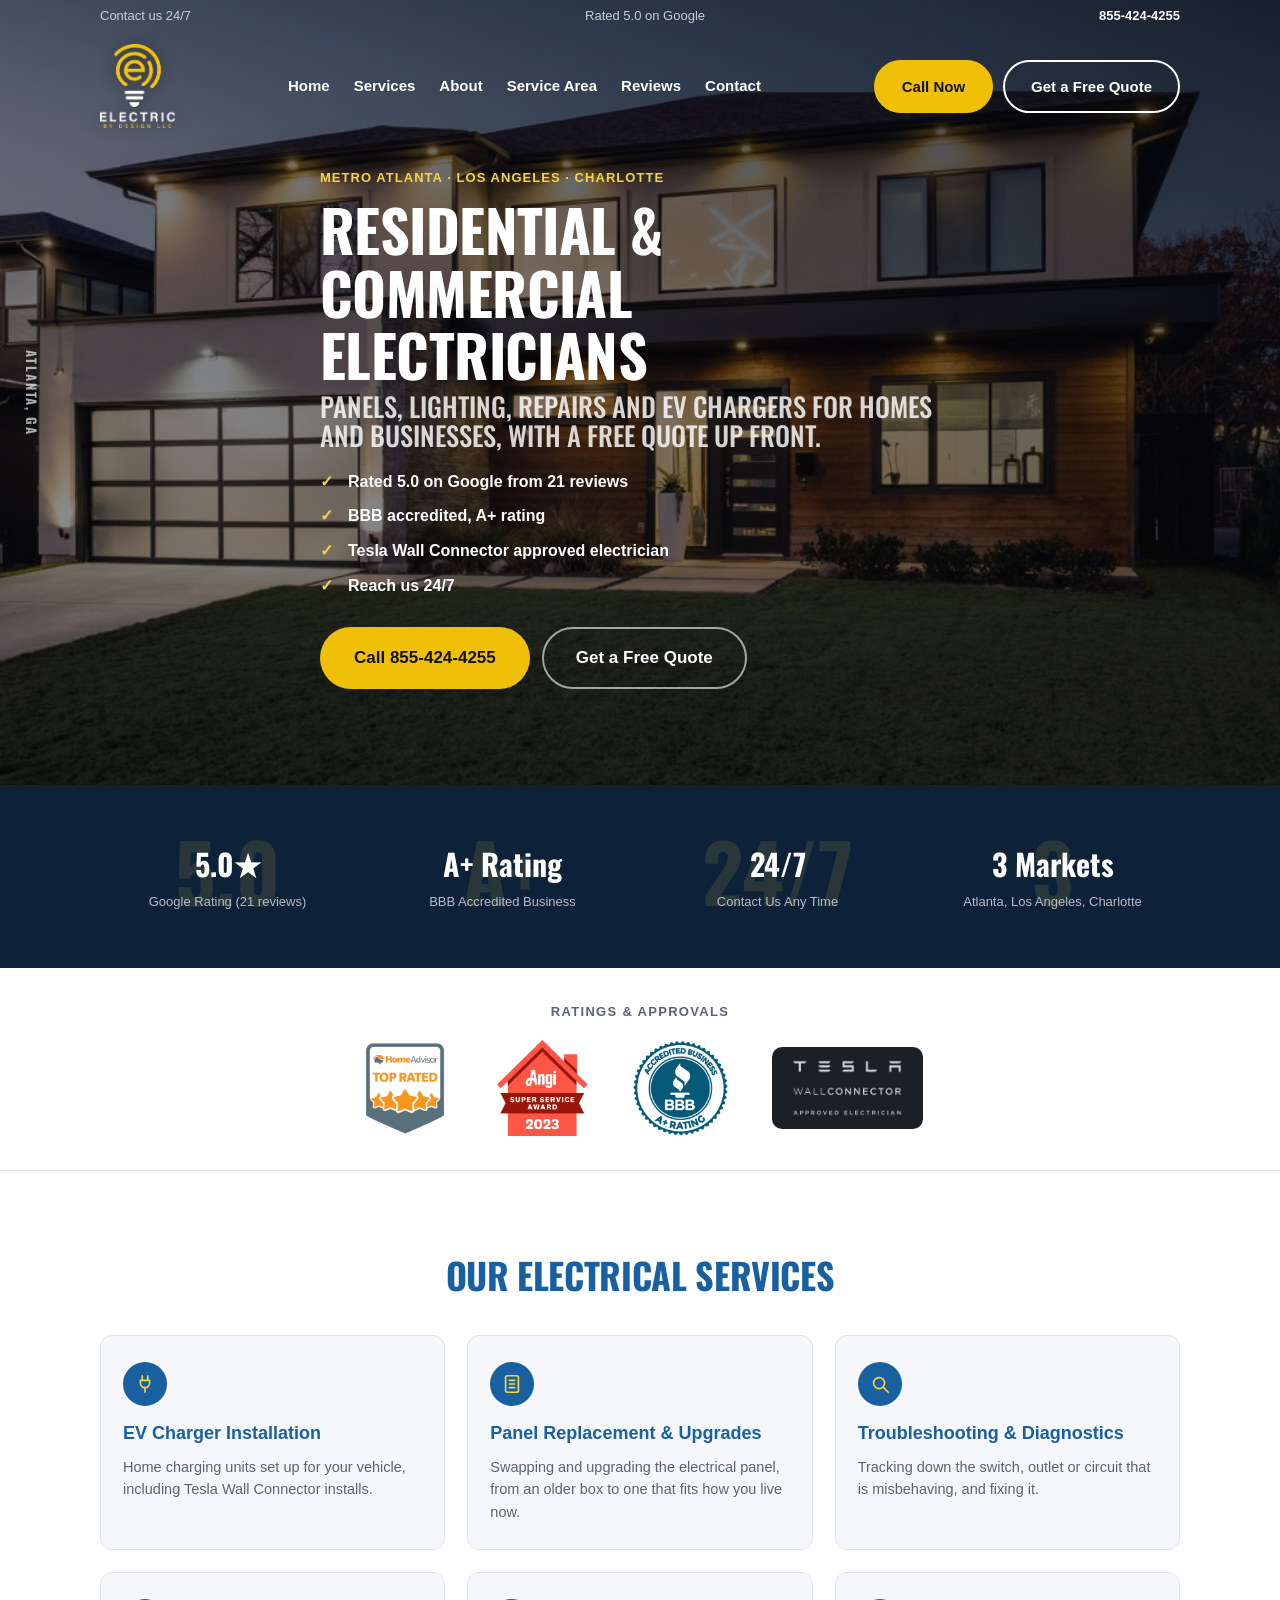
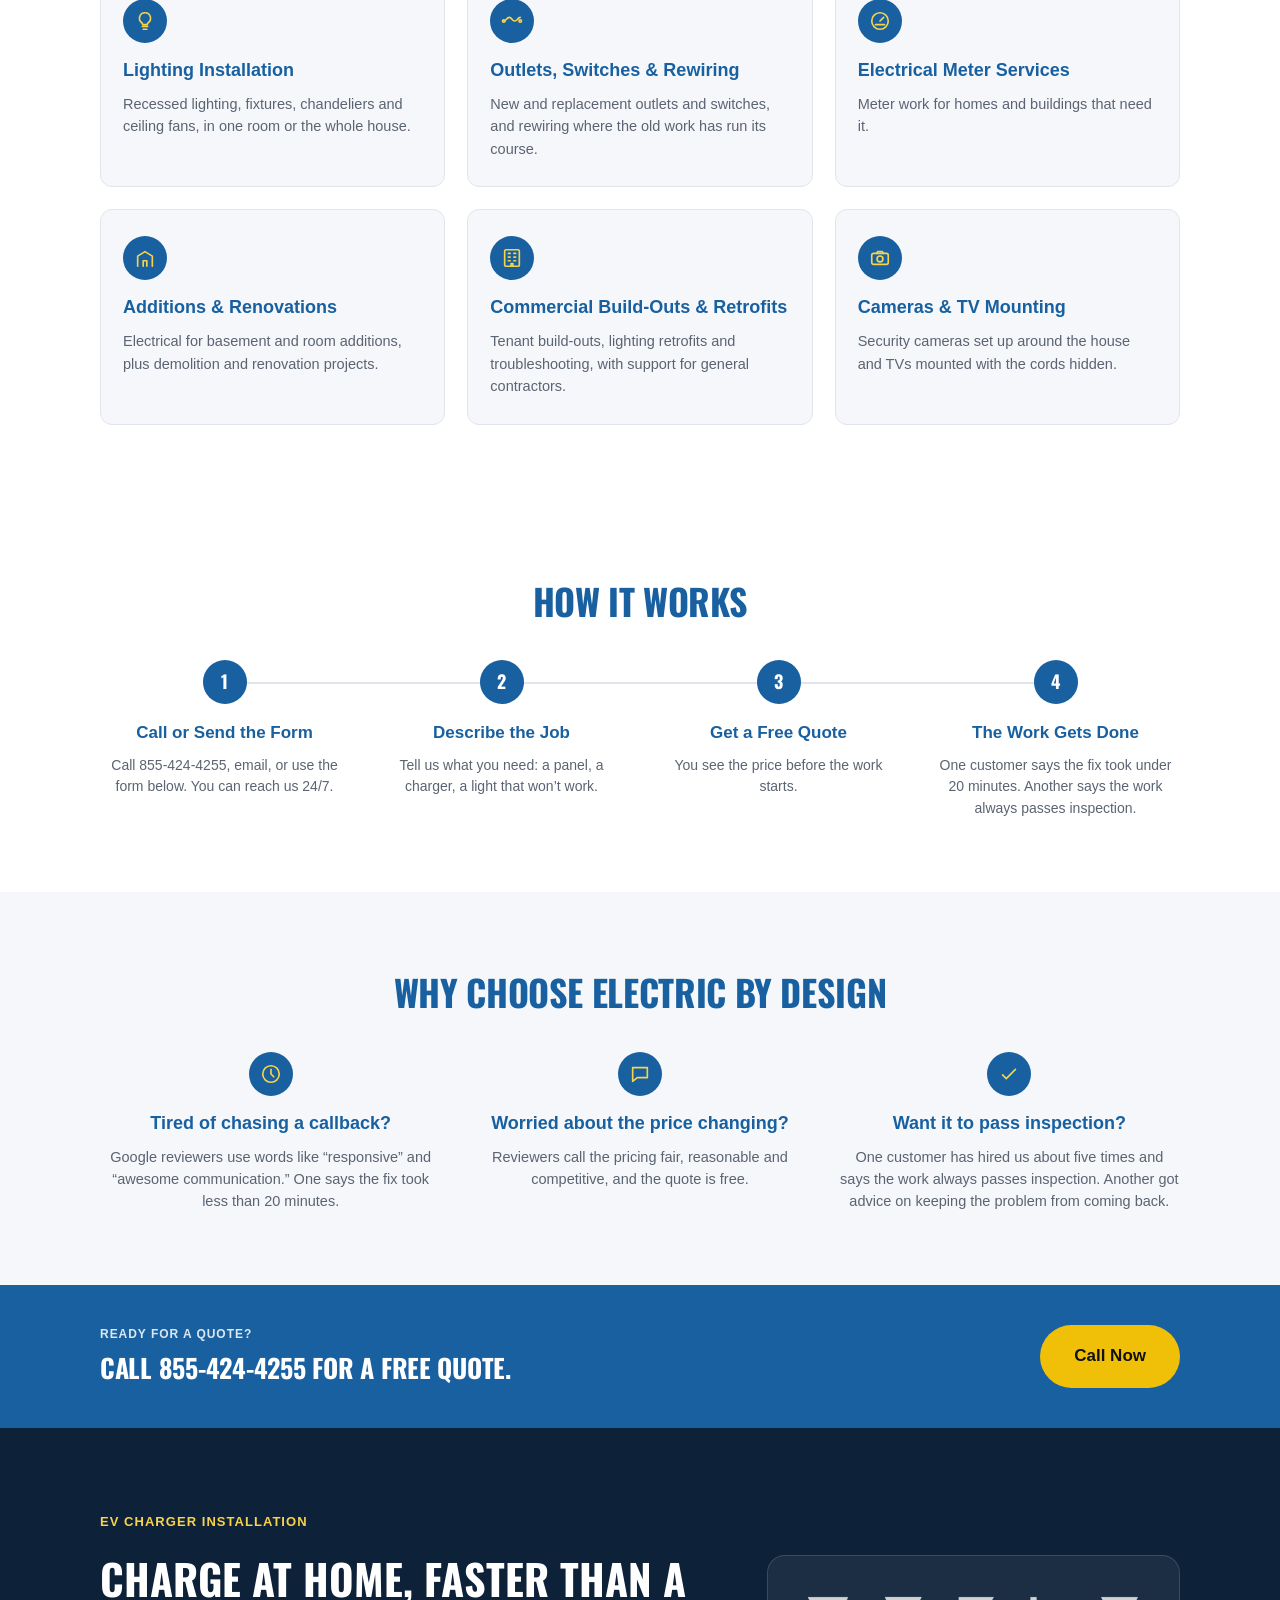
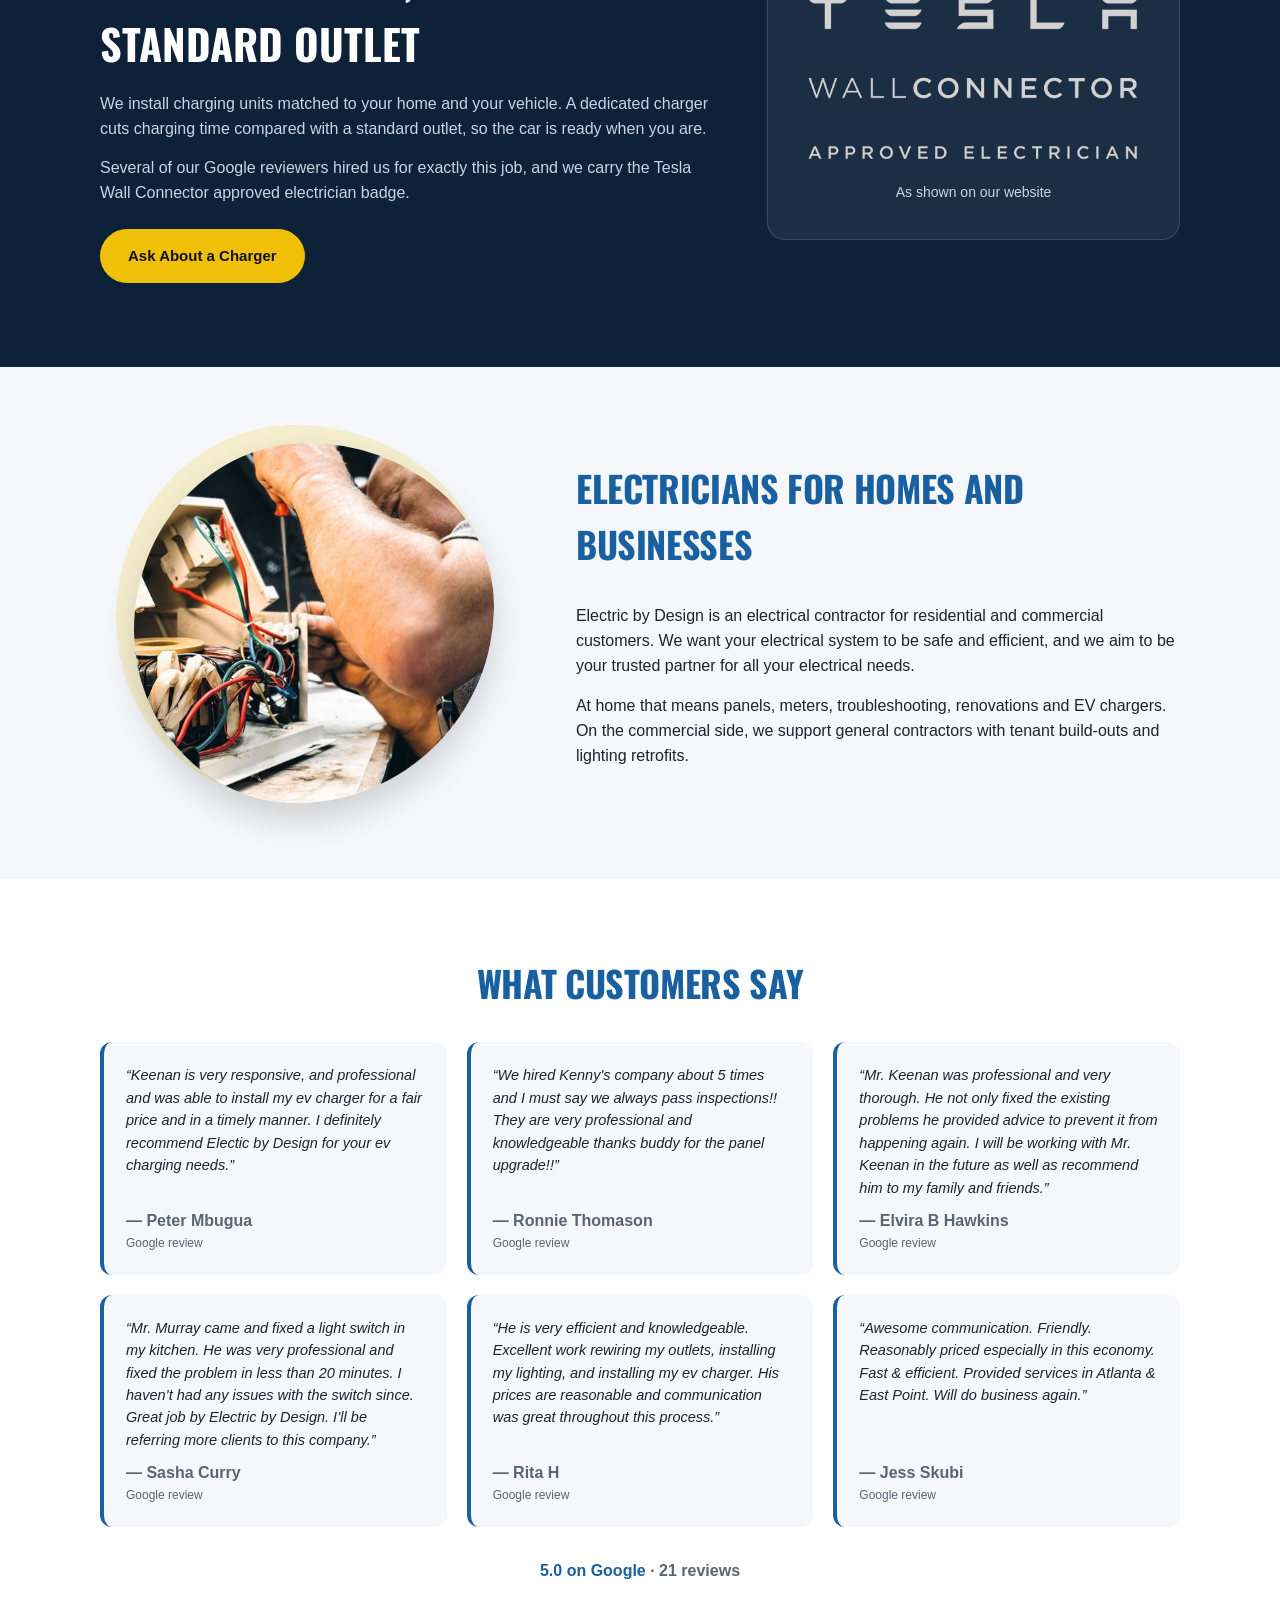
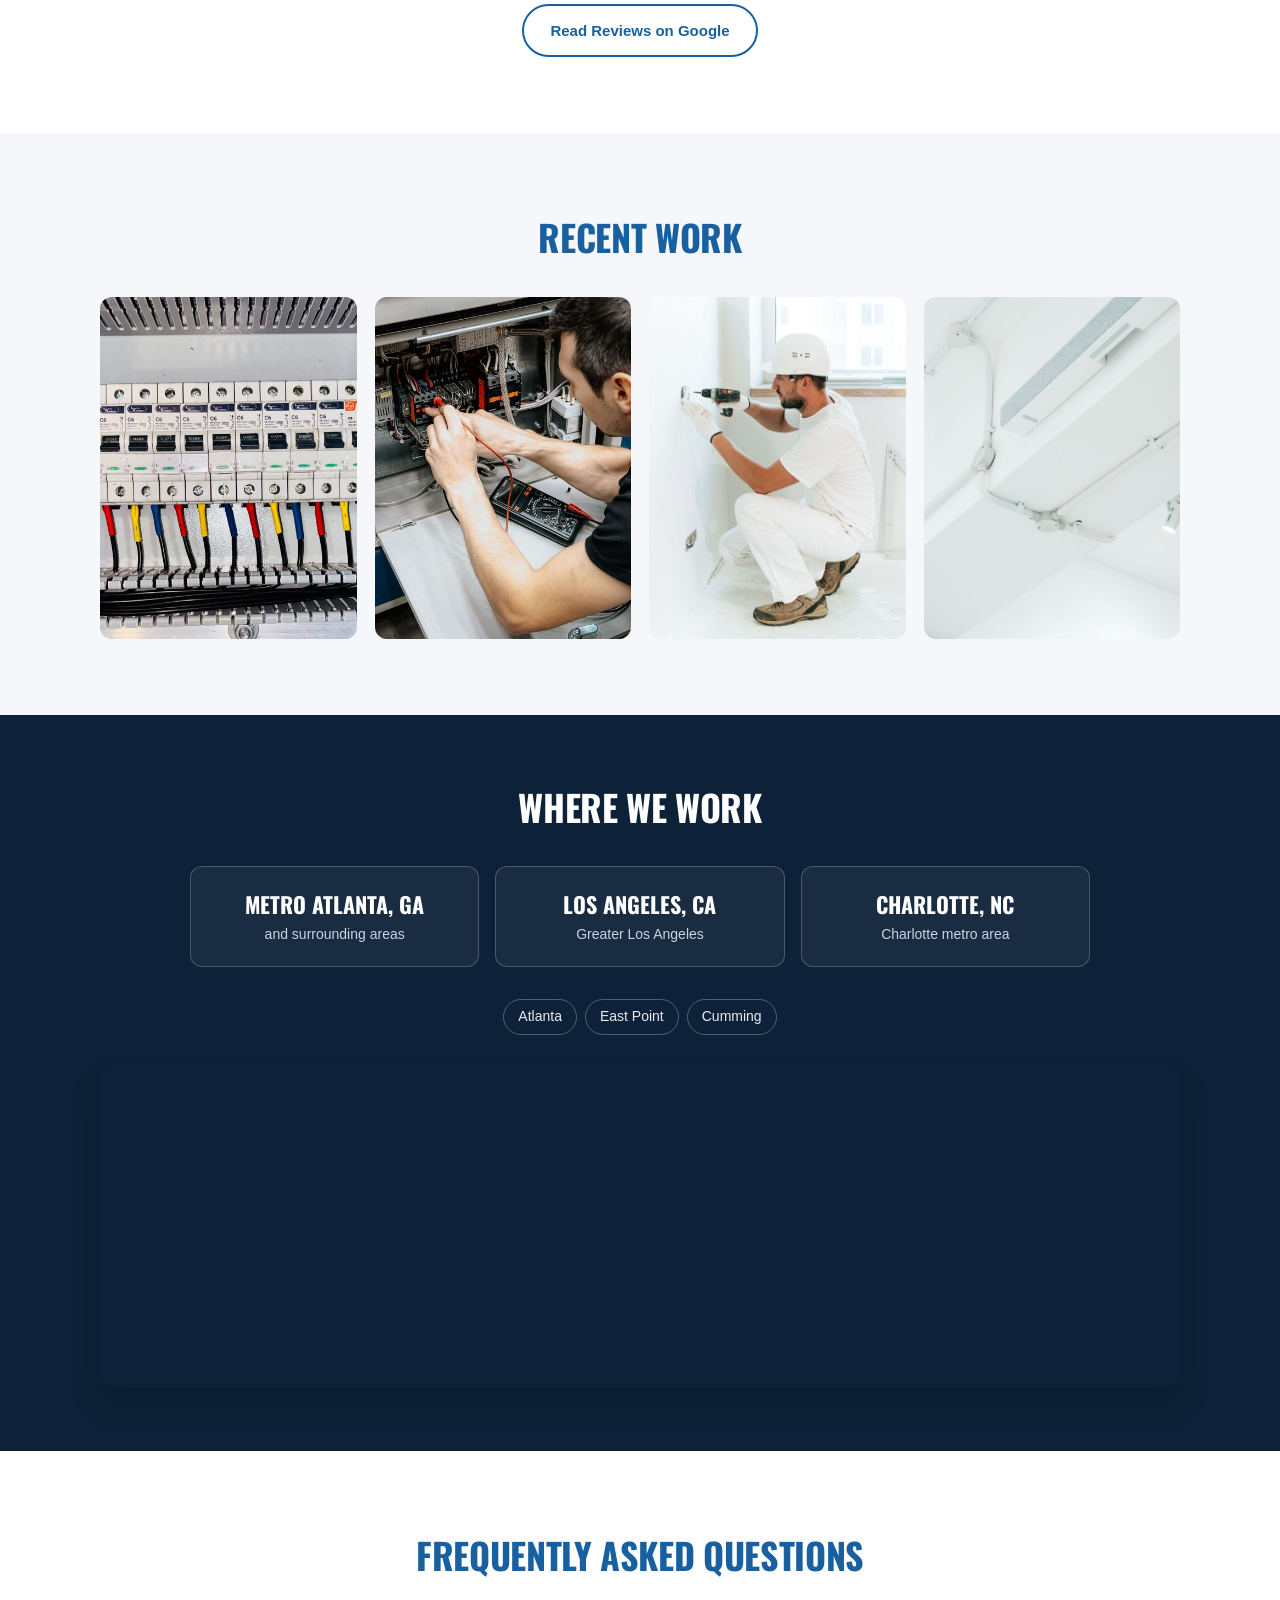
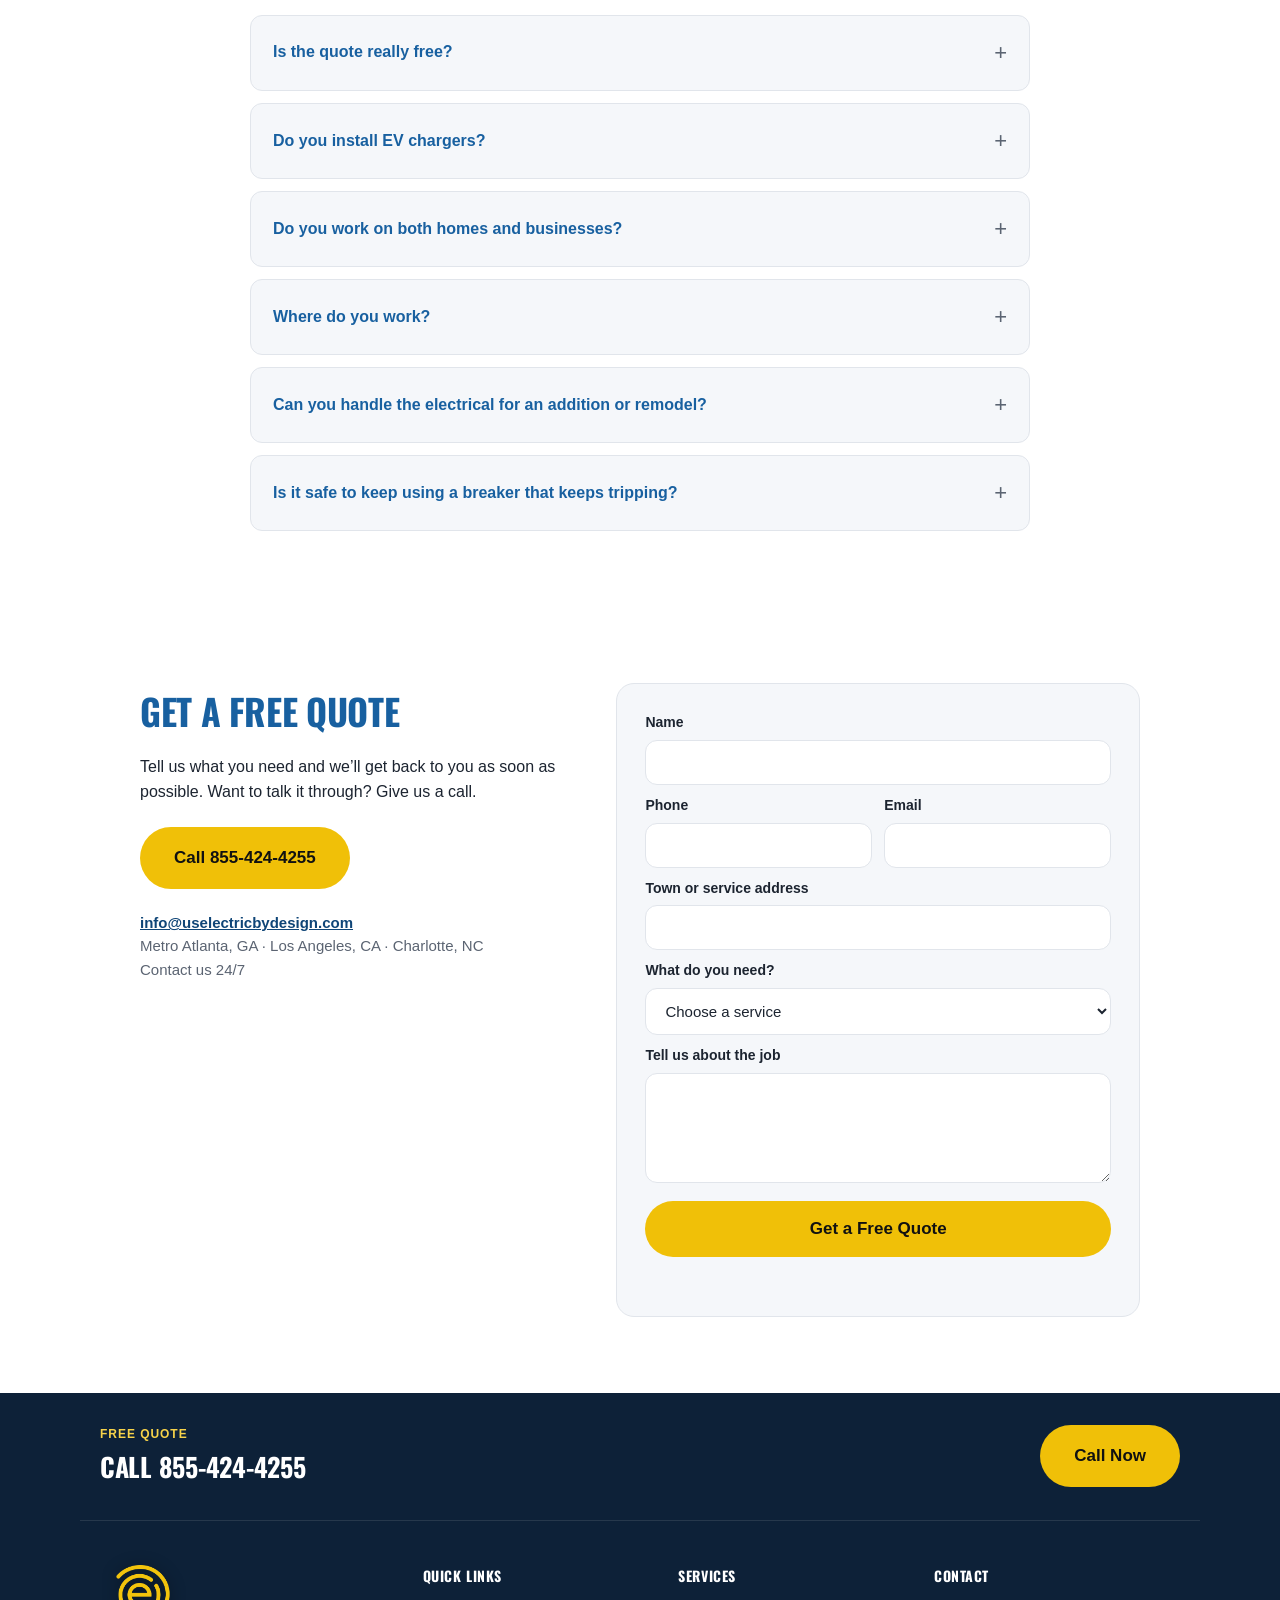
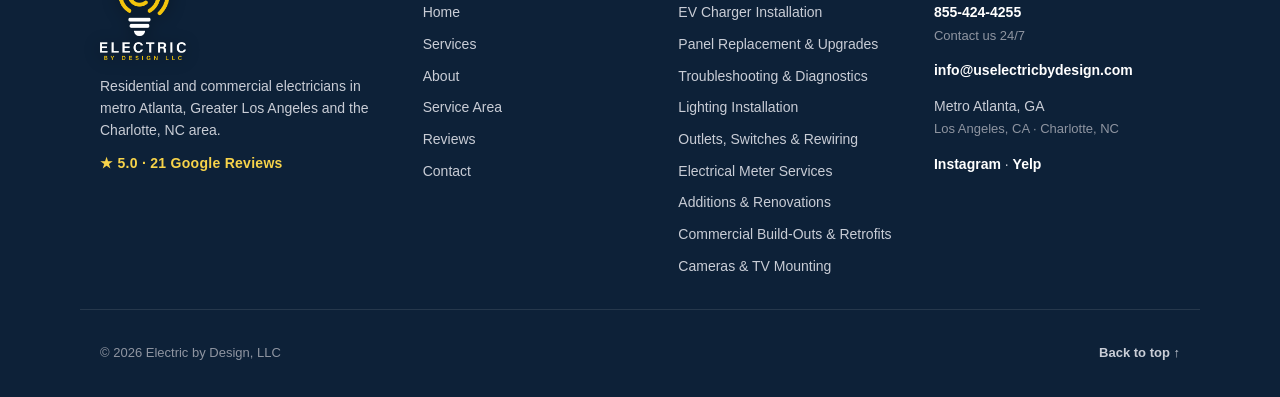
==== commit 5564769c: "Rewrite copy in first person (we/our) Co-Authored-By: Claude Sonnet 5 <noreply@anthropic.com>" ====
--- a/index.html
+++ b/index.html
@@ -940,7 +940,7 @@
           <li>Rated 5.0 on Google from 21 reviews</li>
           <li>BBB accredited, A+ rating</li>
           <li>Tesla Wall Connector approved electrician</li>
-          <li>Contact them 24/7</li>
+          <li>Reach us 24/7</li>
         </ul>
         <div class="hero-ctas">
           <a class="btn btn-primary btn-lg" href="tel:+18554244255">Call 855-424-4255</a>
@@ -965,7 +965,7 @@
       </div>
       <div class="stat reveal" data-ghost="24/7">
         <span class="stat-value">24/7</span>
-        <span class="stat-label">Contact Them Any Time</span>
+        <span class="stat-label">Contact Us Any Time</span>
       </div>
       <div class="stat reveal" data-ghost="3">
         <span class="stat-value">3 Markets</span>
@@ -1052,12 +1052,12 @@
         <div class="process-step reveal">
           <span class="process-num">1</span>
           <h3>Call or Send the Form</h3>
-          <p>Call 855-424-4255, email, or use the form below. Their site lists 24/7 contact.</p>
+          <p>Call 855-424-4255, email, or use the form below. You can reach us 24/7.</p>
         </div>
         <div class="process-step reveal">
           <span class="process-num">2</span>
           <h3>Describe the Job</h3>
-          <p>Tell them what you need: a panel, a charger, a light that won&rsquo;t work.</p>
+          <p>Tell us what you need: a panel, a charger, a light that won&rsquo;t work.</p>
         </div>
         <div class="process-step reveal">
           <span class="process-num">3</span>
@@ -1067,7 +1067,7 @@
         <div class="process-step reveal">
           <span class="process-num">4</span>
           <h3>The Work Gets Done</h3>
-          <p>One customer says the fix took under 20 minutes. Another says they always pass inspection.</p>
+          <p>One customer says the fix took under 20 minutes. Another says the work always passes inspection.</p>
         </div>
       </div>
     </div>
@@ -1092,7 +1092,7 @@
         <div class="why-us-item reveal">
           <span class="service-icon" aria-hidden="true"><svg viewBox="0 0 24 24" stroke-width="1.8"><path d="m5 13 4 4L19 7" stroke-linecap="round" stroke-linejoin="round"/></svg></span>
           <h3>Want it to pass inspection?</h3>
-          <p>One customer has hired them about five times and says they always pass inspection. Another got advice on keeping the problem from coming back.</p>
+          <p>One customer has hired us about five times and says the work always passes inspection. Another got advice on keeping the problem from coming back.</p>
         </div>
       </div>
     </div>
@@ -1116,13 +1116,13 @@
       <div class="reveal">
         <p class="eyebrow">EV Charger Installation</p>
         <h2>Charge at home, faster than a standard outlet</h2>
-        <p>They install charging units matched to your home and your vehicle. A dedicated charger cuts charging time compared with a standard outlet, so the car is ready when you are.</p>
-        <p>Several of their Google reviewers hired them for exactly this job, and their site shows a Tesla Wall Connector approved electrician badge.</p>
+        <p>We install charging units matched to your home and your vehicle. A dedicated charger cuts charging time compared with a standard outlet, so the car is ready when you are.</p>
+        <p>Several of our Google reviewers hired us for exactly this job, and we carry the Tesla Wall Connector approved electrician badge.</p>
         <a class="btn btn-primary" href="#contact">Ask About a Charger</a>
       </div>
       <div class="ev-badge reveal">
         <img src="[data-uri]" alt="Tesla Wall Connector Approved Electrician" loading="lazy" width="340" height="176">
-        <span>As shown on their website</span>
+        <span>As shown on our website</span>
       </div>
     </div>
   </section>
@@ -1138,8 +1138,8 @@
       </div>
       <div class="about-copy reveal">
         <h2>Electricians for Homes and Businesses</h2>
-        <p>Electric by Design is an electrical contractor for residential and commercial customers. Their own site says they want your electrical system to be safe and efficient, and that they are a trusted partner for all your electrical needs.</p>
-        <p>At home that means panels, meters, troubleshooting, renovations and EV chargers. On the commercial side, they support general contractors with tenant build-outs and lighting retrofits.</p>
+        <p>Electric by Design is an electrical contractor for residential and commercial customers. We want your electrical system to be safe and efficient, and we aim to be your trusted partner for all your electrical needs.</p>
+        <p>At home that means panels, meters, troubleshooting, renovations and EV chargers. On the commercial side, we support general contractors with tenant build-outs and lighting retrofits.</p>
       </div>
     </div>
   </section>
@@ -1225,7 +1225,7 @@
        (Atlanta, East Point, Cumming). No street address is published, so none is shown. -->
   <section id="service-area" class="service-area">
     <div class="wrap">
-      <h2 class="reveal">Where They Work</h2>
+      <h2 class="reveal">Where We Work</h2>
       <ul class="market-grid reveal">
         <li><strong>Metro Atlanta, GA</strong><span>and surrounding areas</span></li>
         <li><strong>Los Angeles, CA</strong><span>Greater Los Angeles</span></li>
@@ -1247,11 +1247,11 @@
       <div class="faq-list">
         <details class="faq-item reveal">
           <summary>Is the quote really free?</summary>
-          <p>Their site says to get a free quote. Call 855-424-4255, email, or use the form below and tell them about the job.</p>
+          <p>Yes. Call 855-424-4255, email, or use the form below and tell us about the job.</p>
         </details>
         <details class="faq-item reveal">
           <summary>Do you install EV chargers?</summary>
-          <p>Yes. EV charger installation has its own page on their site, and they show a Tesla Wall Connector approved electrician badge. Several Google reviewers hired them for exactly that.</p>
+          <p>Yes. EV charger installation is one of our services, and we carry the Tesla Wall Connector approved electrician badge. Several Google reviewers hired us for exactly that.</p>
         </details>
         <details class="faq-item reveal">
           <summary>Do you work on both homes and businesses?</summary>
@@ -1263,7 +1263,7 @@
         </details>
         <details class="faq-item reveal">
           <summary>Can you handle the electrical for an addition or remodel?</summary>
-          <p>Yes. Basement and room additions, plus demolition and renovation electrical work, are both on their residential list.</p>
+          <p>Yes. Basement and room additions, plus demolition and renovation electrical work, are both on our residential list.</p>
         </details>
         <details class="faq-item reveal">
           <summary>Is it safe to keep using a breaker that keeps tripping?</summary>
